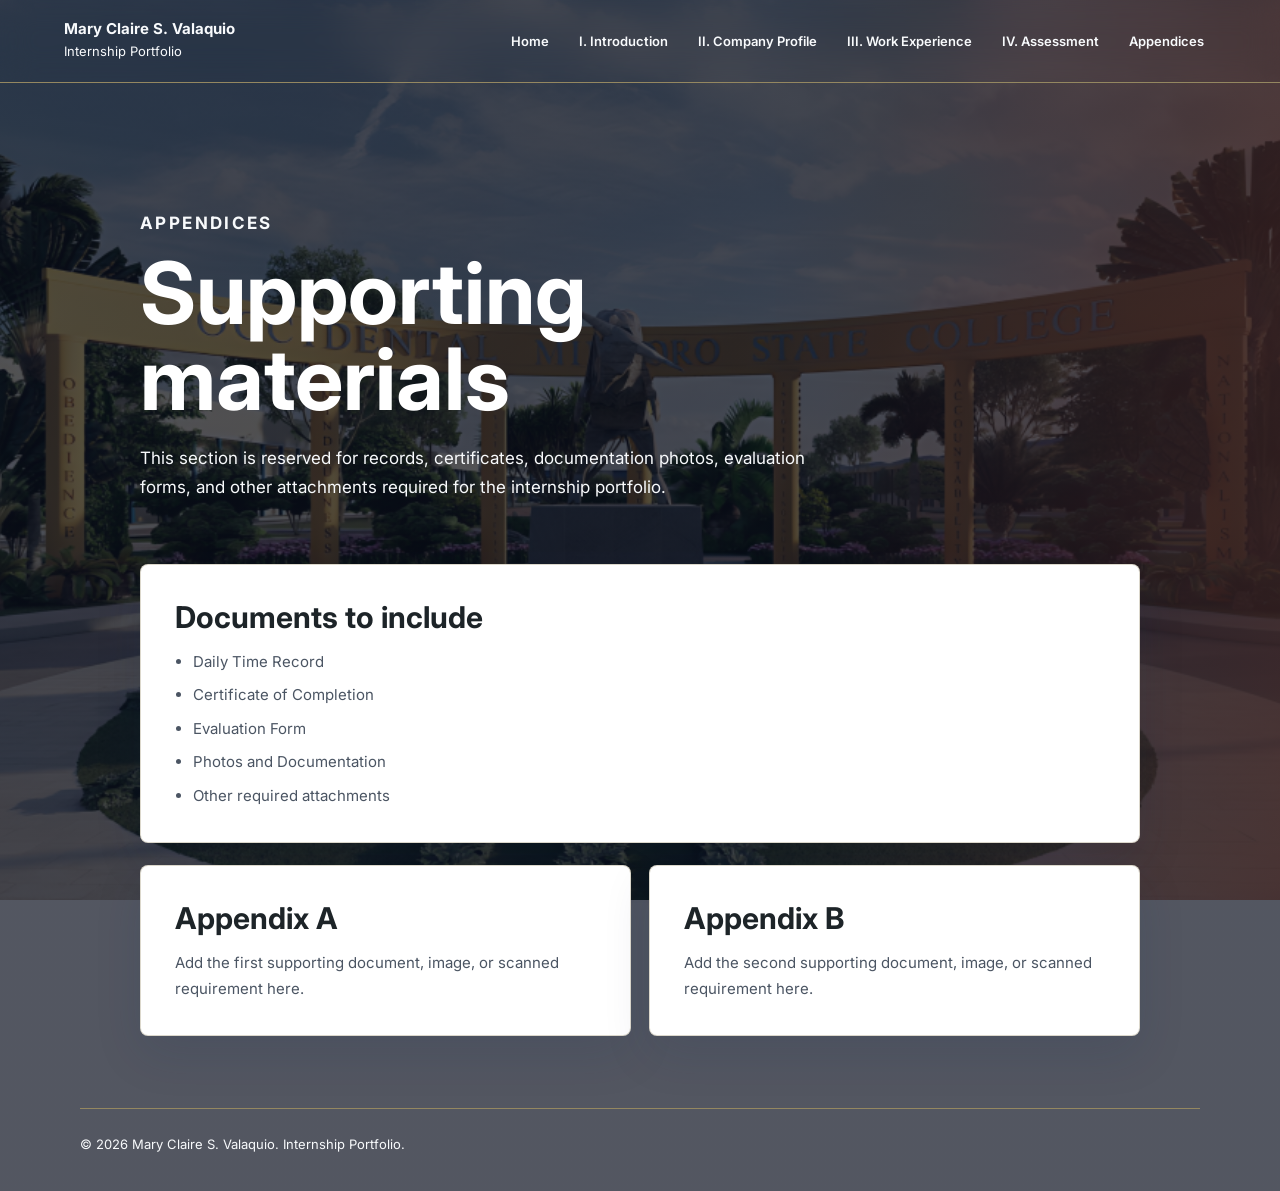
==== appendices.html @ f2e05a5e "first commit" ====
<!DOCTYPE html>
<html lang="en">
<head>
  <meta charset="UTF-8">
  <meta name="viewport" content="width=device-width, initial-scale=1.0">
  <title>Appendices | Mary Claire S. Valaquio</title>
  <link rel="stylesheet" href="assets/style.css">
  <link rel="preconnect" href="https://fonts.googleapis.com">
  <link rel="preconnect" href="https://fonts.gstatic.com" crossorigin>
  <link href="https://fonts.googleapis.com/css2?family=Inter:wght@400;600;700&display=swap" rel="stylesheet">
</head>
<body>

<div class="page-layout">
<div id="sidenav-container"></div>

  <main class="main-content">
    <header class="page-header">
      <p class="eyebrow">Appendices</p>
      <h1>Supporting materials</h1>
      <p>
        This section is reserved for records, certificates, documentation photos,
        evaluation forms, and other attachments required for the internship portfolio.
      </p>
    </header>

    <section class="content-section">
      <article class="card">
        <h2>Documents to include</h2>
        <ul>
          <li>Daily Time Record</li>
          <li>Certificate of Completion</li>
          <li>Evaluation Form</li>
          <li>Photos and Documentation</li>
          <li>Other required attachments</li>
        </ul>
      </article>

      <div class="content-grid">
        <article class="card">
          <h2>Appendix A</h2>
          <p>Add the first supporting document, image, or scanned requirement here.</p>
        </article>

        <article class="card">
          <h2>Appendix B</h2>
          <p>Add the second supporting document, image, or scanned requirement here.</p>
        </article>
      </div>
    </section>

    <footer class="footer">© 2026 Mary Claire S. Valaquio. Internship Portfolio.</footer>
  </main>
</div>

<script>
fetch("sidenav.html")
  .then(res => res.text())
  .then(data => {
    document.getElementById("sidenav-container").innerHTML = data;
  });
</script>
</body>
</html>
---- assets/style.css ----
* {
  box-sizing: border-box;
  margin: 0;
  padding: 0;
}

:root {
  --bg: #f7f6f2;
  --surface: #ffffff;
  --ink: #1d2428;
  --body-text: #4b5563;
  --muted: #f8fafc;
  --subtle: #eef3f8;
  --line: #948760;
  --accent: #ffffff;
  --soft: #476b92;
  --navy: #0f2c55;
  --cyan: #3fc1d9;
  --gold: #b49b5e;
}

html {
  scroll-behavior: smooth;
}

body {
  min-height: 100vh;
  background:
    linear-gradient(rgba(10, 15, 30, 0.7), rgba(10, 15, 30, 0.7)),
    url("background.png") center/cover no-repeat fixed;
  color: #fff;
  font-family: "Inter", "Poppins", Arial, sans-serif;
  line-height: 1.7;
  min-height: 100vh;
    overflow-x: hidden;
}

img {
  display: block;
  max-width: 100%;
}

a {
  color: inherit;
}

.page-layout {
  min-height: 100vh;
}

.sidenav {
  position: sticky;
  top: 0;
  z-index: 10;
  display: flex;
  align-items: center;
  justify-content: space-between;
  gap: 24px;
  width: 100%;
  padding: 20px clamp(20px, 5vw, 72px);
  border-bottom: 1px solid var(--line);
  backdrop-filter: blur(16px);
}

.sidenav-header h2 {
  color: var(--muted);
  font-size: 15px;
  font-weight: 700;
  letter-spacing: 0;
  line-height: 1.2;
}

.sidenav-header p {
  color: var(--muted);
  font-size: 13px;
  margin-top: 2px;
}

.sidenav-nav {
  display: flex;
  align-items: center;
  flex-wrap: wrap;
  justify-content: flex-end;
  gap: 6px;
}

.sidenav-nav a {
  border-radius: 999px;
  color: var(--muted);
  font-size: 13px;
  font-weight: 600;
  line-height: 1;
  padding: 10px 12px;
  text-decoration: none;
  transition:
    background 0.2s ease,
    color 0.2s ease;
}

.sidenav-nav a:hover,
.sidenav-nav a.active {
  background: var(--soft);
  color: var(--accent);
}

.main-content {
  width: 100%;
}

.hero,
.page-header,
.content-section {
  width: min(1000px, calc(100% - 40px));
  margin: 0 auto;
}

.hero {
  width: 100%;
  min-height: calc(100vh - 92px);
  margin: 0;
  padding: 0 8%;

  display: grid;
  grid-template-columns: 1fr 0.85fr;
  align-items: center;
  justify-content: center;
  gap: 60px;

  position: relative;
  overflow: hidden;
}

.hero-kicker,
.section-label,
.eyebrow {
  color: var(--accent);
  font-size: 12px;
  font-weight: 700;
  letter-spacing: 0.14em;
  text-transform: uppercase;
}

.main-title {
  max-width: 760px;
  margin-top: 10px;
  font-size: clamp(20px, 9vw, 112px);
  font-weight: 700;
  letter-spacing: 0;
  line-height: 0.95;
}

.subtitle {
  max-width: 620px;
  margin-top: 26px;
  color: var(--muted);
  font-size: clamp(14px, 2vw, 21px);
}

.hero-meta {
  display: grid;
  grid-template-columns: repeat(3, minmax(0, 1fr));
  gap: 18px;
  margin-top: 44px;
  padding-top: 28px;
  border-top: 1px solid var(--line);
}

.hero-meta span,
.info-box span {
  display: block;
  color: var(--muted);
  font-size: 12px;
  font-weight: 700;
  text-transform: uppercase;
}

.hero-meta strong,
.info-box strong {
  display: block;
  margin-top: 5px;
  color: var(--muted);
  font-size: 15px;
  font-weight: 700;
}

.hero-content {
  max-width: 620px;
  justify-self: end;
  transform: translateY(15px);
}

.hero-photo {
  position: relative;
  display: flex;
  align-items: flex-end;   
  justify-content: center;

  width: min(360px, 100%);
  height: 460px;
}

/* BLUE BACK SHAPE */
.hero-photo::before {
  content: "";
  position: absolute;
  bottom: 0;
  right: 0;

  width: 100%;
  height: 100%;
  transform: translateX(55%); 
  background: #0f2c55;
  border-radius: 180px 180px 20px 20px;

  z-index: 1;
}

/* LIGHT ACCENT SHAPE */
.hero-photo::after {
  content: "";
  position: absolute;
  left: 0;
  bottom: 0px;
  transform: translateX(140%);  
  width: 90px;
  height: 200px;

  background: #3fc1d9;
  clip-path: polygon(100% 0, 0 100%, 100% 100%);

  z-index: 0;
}

/* IMAGE */
.hero-photo img {
  position: relative;
  z-index: 2;

  width: 180%;                
  height: auto;

  object-fit: contain;

  transform: translateX(55%); 

  filter: drop-shadow(0 20px 25px rgba(0,0,0,0.2));
}

.page-header {
  padding: clamp(58px, 9vw, 104px) 0 34px;
}

.page-header h1 {
  max-width: 780px;
  margin-top: 12px;
  font-size: clamp(42px, 7vw, 86px);
  font-weight: 700;
  letter-spacing: 0;
  line-height: 1;
}

.page-header p {
  max-width: 680px;
  margin-top: 22px;
  color: var(--muted);
  font-size: 17px;
}

.header-line,
.top-bar,
.bottom-shape,
.photo-accent,
.logos,
.top-line,
.mid-line {
  display: none;
}

.content-section {
  display: grid;
  gap: 22px;
  padding: 28px 0 72px;
}

.content-grid {
  display: grid;
  grid-template-columns: repeat(2, minmax(0, 1fr));
  gap: 18px;
}

.card {
  min-height: 100%;
  padding: clamp(24px, 4vw, 34px);
  background: var(--surface);
  border: 1px solid rgba(148, 135, 96, 0.32);
  border-radius: 8px;
  box-shadow: 0 18px 48px rgba(15, 44, 85, 0.12);
}

.card h2 {
  color: var(--ink);
  font-size: clamp(22px, 3vw, 30px);
  font-weight: 700;
  letter-spacing: 0;
  line-height: 1.2;
  margin-bottom: 14px;
}

.card h3 {
  margin-bottom: 10px;
  color: var(--ink);
  font-size: 17px;
}

.card p,
.card li {
  color: var(--body-text);
  font-size: 15px;
}

.card ul {
  display: grid;
  gap: 8px;
  padding-left: 18px;
}

.info-grid {
  display: grid;
  grid-template-columns: repeat(2, minmax(0, 1fr));
  gap: 12px;
  margin-top: 18px;
}

.info-box {
  padding: 18px;
  background: var(--soft);
  border-radius: 8px;
}

.image-card {
  overflow: hidden;
}

.image-card img {
  width: 100%;
  max-height: 440px;
  margin-top: 18px;
  border-radius: 8px;
  border: 1px solid var(--line);
  object-fit: cover;
}

.footer {
  width: min(1120px, calc(100% - 40px));
  margin: 0 auto;
  padding: 24px 0 36px;
  border-top: 1px solid var(--line);
  color: var(--muted);
  font-size: 13px;
}

@media (max-width: 860px) {
  .sidenav {
    align-items: flex-start;
    flex-direction: column;
  }

  .sidenav-nav {
    justify-content: flex-start;
  }

  .hero {
    grid-template-columns: 1fr;
    min-height: auto;
  }

  .hero-photo {
    min-height: 360px;
  }

  .hero-meta,
  .content-grid,
  .info-grid {
    grid-template-columns: 1fr;
  }
}

@media (max-width: 520px) {
  .sidenav {
    padding: 18px 20px;
  }

  .sidenav-nav a {
    padding: 9px 10px;
  }

  .hero,
  .page-header,
  .content-section,
  .footer {
    width: min(100% - 28px, 1120px);
  }
}

.home-extra-section {
  width: min(1100px, calc(100% - 40px));
  margin: 0 auto;
  padding: 70px 0;
  display: grid;
  gap: 22px;
}

.extra-card {
  background: #ffffff;
  border-left: 6px solid #0f2c55;
  padding: 34px 38px;
  box-shadow: 0 14px 35px rgba(15, 44, 85, 0.08);
}

.extra-card h2 {
  color: #0f2c55;
  font-size: 28px;
  font-weight: 900;
  text-transform: uppercase;
  margin-bottom: 16px;
}

.extra-card p {
  color: #475569;
  font-size: 15px;
  line-height: 1.8;
  margin-bottom: 12px;
}

.extra-card .quote {
  color: #0f2c55;
  font-weight: 800;
  font-size: 17px;
}

.tab-page {
  animation: tabFade 0.45s ease-out both;
}

.reveal-on-load {
  animation: slideUp 0.65s ease-out both;
}

.reveal {
  opacity: 0;
  transform: translateY(22px);
  transition:
    opacity 0.62s ease,
    transform 0.62s ease;
}

.reveal.is-visible {
  opacity: 1;
  transform: translateY(0);
}

.tab-content {
  align-items: stretch;
}

.section-card {
  display: grid;
  align-content: start;
  gap: 14px;
}

.section-heading {
  display: flex;
  align-items: flex-start;
  gap: 14px;
  margin-bottom: 4px;
}

.section-heading h2,
.value-card h2 {
  margin-bottom: 0;
}

.section-marker {
  display: inline-grid;
  flex: 0 0 42px;
  width: 42px;
  height: 42px;
  place-items: center;
  border-radius: 8px;
  background: var(--navy);
  color: #ffffff;
  font-size: 15px;
  font-weight: 800;
}

.card .section-label {
  color: var(--gold);
  font-size: 12px;
  font-weight: 800;
  letter-spacing: 0.12em;
  line-height: 1.2;
  margin-bottom: 8px;
  text-transform: uppercase;
}

.objective-list {
  display: grid;
  gap: 12px;
  counter-reset: objectives;
  list-style: none;
  padding-left: 0;
}

.objective-list li {
  position: relative;
  min-height: 46px;
  padding: 12px 14px 12px 56px;
  border: 1px solid #dbe4ee;
  border-radius: 8px;
  background: #fbfdff;
}

.objective-list li::before {
  counter-increment: objectives;
  content: counter(objectives);
  position: absolute;
  top: 12px;
  left: 14px;
  display: grid;
  width: 28px;
  height: 28px;
  place-items: center;
  border-radius: 999px;
  background: var(--soft);
  color: #ffffff;
  font-size: 13px;
  font-weight: 800;
}

.details-table {
  display: grid;
  overflow: hidden;
  border: 1px solid #dbe4ee;
  border-radius: 8px;
}

.details-table div {
  display: grid;
  grid-template-columns: minmax(130px, 0.42fr) 1fr;
  min-height: 52px;
}

.details-table div + div {
  border-top: 1px solid #dbe4ee;
}

.details-table span,
.details-table strong {
  display: flex;
  align-items: center;
  padding: 13px 16px;
  font-size: 14px;
}

.details-table span {
  background: var(--subtle);
  color: var(--navy);
  font-weight: 800;
  text-transform: uppercase;
}

.details-table strong {
  color: var(--ink);
  font-weight: 700;
}

.schedule-grid {
  display: grid;
  grid-template-columns: repeat(2, minmax(0, 1fr));
  gap: 12px;
}

.schedule-block {
  padding: 18px;
  border: 1px solid #dbe4ee;
  border-radius: 8px;
  background: linear-gradient(180deg, #fbfdff, #eef5fb);
}

.schedule-block span {
  display: block;
  color: var(--gold);
  font-size: 12px;
  font-weight: 800;
  letter-spacing: 0.12em;
  text-transform: uppercase;
}

.schedule-block strong {
  display: block;
  margin-top: 8px;
  color: var(--ink);
  font-size: 18px;
}

.schedule-block p {
  margin-top: 4px;
}

.upload-placeholder {
  display: grid;
  min-height: 100%;
  place-items: center;
  align-content: center;
  gap: 10px;
  padding: clamp(26px, 5vw, 44px);
  border: 1.5px dashed rgba(71, 107, 146, 0.55);
  border-radius: 8px;
  background:
    linear-gradient(135deg, rgba(255, 255, 255, 0.96), rgba(238, 245, 251, 0.94)),
    repeating-linear-gradient(
      -45deg,
      rgba(71, 107, 146, 0.08),
      rgba(71, 107, 146, 0.08) 8px,
      transparent 8px,
      transparent 16px
    );
  color: var(--body-text);
  text-align: center;
  box-shadow: inset 0 0 0 1px rgba(255, 255, 255, 0.6);
}

.upload-placeholder.compact {
  min-height: 170px;
  margin-top: 14px;
}

.upload-placeholder strong {
  color: var(--navy);
  font-size: 17px;
}

.upload-placeholder p {
  max-width: 360px;
  color: var(--body-text);
  font-size: 14px;
}

.upload-icon {
  position: relative;
  width: 54px;
  height: 54px;
  border: 2px solid rgba(71, 107, 146, 0.55);
  border-radius: 8px;
}

.upload-icon::before,
.upload-icon::after,
.upload-icon span {
  content: "";
  position: absolute;
  left: 50%;
  background: var(--soft);
  transform: translateX(-50%);
}

.upload-icon::before {
  top: 15px;
  width: 18px;
  height: 2px;
}

.upload-icon::after {
  top: 15px;
  width: 2px;
  height: 18px;
}

.upload-icon span {
  bottom: 12px;
  width: 28px;
  height: 2px;
}

.timeline {
  display: grid;
  gap: 16px;
}

.timeline-item {
  position: relative;
  padding: 0 0 0 28px;
}

.timeline-item::before {
  content: "";
  position: absolute;
  top: 8px;
  left: 0;
  width: 10px;
  height: 10px;
  border: 3px solid #ffffff;
  border-radius: 999px;
  background: var(--cyan);
  box-shadow: 0 0 0 2px rgba(63, 193, 217, 0.45);
}

.timeline-item::after {
  content: "";
  position: absolute;
  top: 26px;
  bottom: -16px;
  left: 7px;
  width: 1px;
  background: #dbe4ee;
}

.timeline-item:last-child::after {
  display: none;
}

.timeline-item span {
  display: block;
  color: var(--navy);
  font-weight: 800;
  margin-bottom: 8px;
}

.timeline-item ul {
  gap: 6px;
}

.value-card {
  display: grid;
  gap: 12px;
}

.prose-columns {
  column-count: 2;
  column-gap: 34px;
}

.prose-columns p {
  break-inside: avoid;
  margin-bottom: 14px;
}

@keyframes tabFade {
  from {
    opacity: 0;
  }
  to {
    opacity: 1;
  }
}

@keyframes slideUp {
  from {
    opacity: 0;
    transform: translateY(18px);
  }
  to {
    opacity: 1;
    transform: translateY(0);
  }
}

@media (prefers-reduced-motion: reduce) {
  html {
    scroll-behavior: auto;
  }

  .tab-page,
  .reveal-on-load,
  .reveal {
    animation: none;
    opacity: 1;
    transform: none;
    transition: none;
  }
}

@media (max-width: 860px) {
  .schedule-grid,
  .details-table div {
    grid-template-columns: 1fr;
  }

  .details-table span {
    padding-bottom: 4px;
  }

  .details-table strong {
    padding-top: 4px;
  }

  .prose-columns {
    column-count: 1;
  }
}

@media (max-width: 520px) {
  .section-heading {
    align-items: center;
  }

  .section-marker {
    flex-basis: 36px;
    width: 36px;
    height: 36px;
  }

  .objective-list li {
    padding-left: 48px;
  }
}
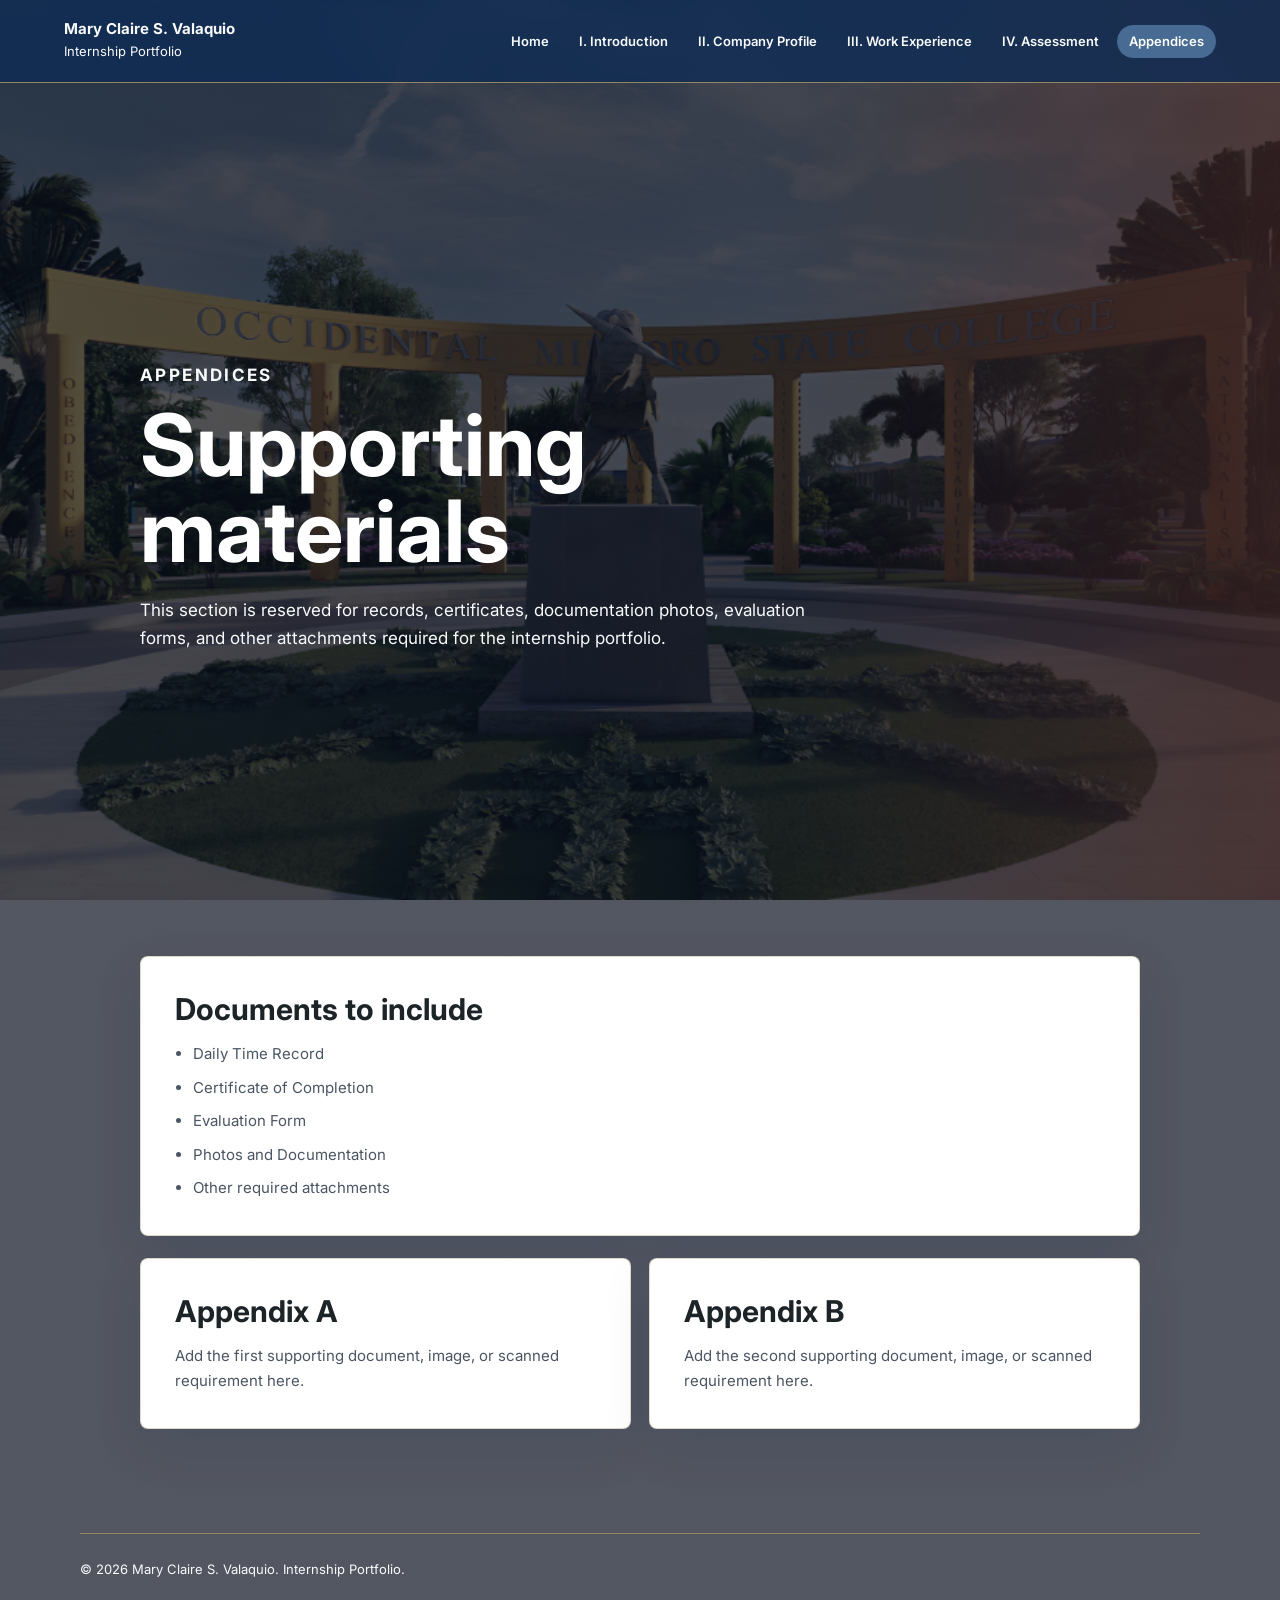
==== commit 54db9e1d: "initial commit" ====
--- a/appendices.html
+++ b/appendices.html
@@ -14,7 +14,7 @@
 <div class="page-layout">
 <div id="sidenav-container"></div>
 
-  <main class="main-content">
+  <main class="main-content tab-page">
     <header class="page-header">
       <p class="eyebrow">Appendices</p>
       <h1>Supporting materials</h1>
@@ -58,6 +58,14 @@
   .then(res => res.text())
   .then(data => {
     document.getElementById("sidenav-container").innerHTML = data;
+    const currentPage = window.location.pathname.split("/").pop() || "index.html";
+
+    document.querySelectorAll(".sidenav-nav a").forEach((link) => {
+      link.classList.toggle("active", link.getAttribute("href") === currentPage);
+      if (link.getAttribute("href") === currentPage) {
+        link.setAttribute("aria-current", "page");
+      }
+    });
   });
 </script>
 </body>
--- a/assets/style.css
+++ b/assets/style.css
@@ -17,10 +17,12 @@
   --navy: #0f2c55;
   --cyan: #3fc1d9;
   --gold: #b49b5e;
+  --nav-offset: 92px;
 }
 
 html {
   scroll-behavior: smooth;
+  scroll-padding-top: var(--nav-offset);
 }
 
 body {
@@ -32,7 +34,7 @@
   font-family: "Inter", "Poppins", Arial, sans-serif;
   line-height: 1.7;
   min-height: 100vh;
-    overflow-x: hidden;
+  overflow-x: hidden;
 }
 
 img {
@@ -46,12 +48,15 @@
 
 .page-layout {
   min-height: 100vh;
+  padding-top: var(--nav-offset);
 }
 
 .sidenav {
-  position: sticky;
+  position: fixed;
   top: 0;
-  z-index: 10;
+  left: 0;
+  right: 0;
+  z-index: 1000;
   display: flex;
   align-items: center;
   justify-content: space-between;
@@ -59,6 +64,7 @@
   width: 100%;
   padding: 20px clamp(20px, 5vw, 72px);
   border-bottom: 1px solid var(--line);
+  background: rgba(15, 44, 85, 0.82);
   backdrop-filter: blur(16px);
 }
 
@@ -186,13 +192,13 @@
 .hero-content {
   max-width: 620px;
   justify-self: end;
-  transform: translateY(15px);
+  transform: translateY(90px);
 }
 
 .hero-photo {
   position: relative;
   display: flex;
-  align-items: flex-end;   
+  align-items: flex-end;
   justify-content: center;
 
   width: min(360px, 100%);
@@ -206,9 +212,9 @@
   bottom: 0;
   right: 0;
 
-  width: 100%;
+  width: 110%;
   height: 100%;
-  transform: translateX(55%); 
+    transform: translateX(70%) translateY(50px);
   background: #0f2c55;
   border-radius: 180px 180px 20px 20px;
 
@@ -221,7 +227,7 @@
   position: absolute;
   left: 0;
   bottom: 0px;
-  transform: translateX(140%);  
+  transform: translateX(180%) ;
   width: 90px;
   height: 200px;
 
@@ -235,15 +241,97 @@
 .hero-photo img {
   position: relative;
   z-index: 2;
-
-  width: 180%;                
+  width: 140%;
   height: auto;
-
   object-fit: contain;
-
-  transform: translateX(55%); 
-
-  filter: drop-shadow(0 20px 25px rgba(0,0,0,0.2));
+ transform: translate(35%, 20px);
+  filter: drop-shadow(0 20px 25px rgba(0, 0, 0, 0.2));
+}
+
+.home-page .hero {
+  min-height: calc(100vh - var(--nav-offset));
+  padding: 40px 32px 20px;
+   display: grid;
+  align-items: center;
+  grid-template-columns: 1.1fr 0.9fr;
+  gap: clamp(30px, 4vw, 42px);
+  justify-content: center;
+  width: min(1200px, 100%);
+  margin: 0 auto;
+
+}
+
+.home-page .hero-content {
+  max-width: 520px;
+  justify-self: start;
+    transform: none;
+
+
+}
+
+.home-page .main-title {
+  font-size: clamp(40px, 6.4vw, 76px);
+  line-height: 1;
+   margin-bottom: 10px;
+}
+
+.home-page .subtitle {
+  max-width: 540px;
+  margin-top: 20px;
+  font-size: clamp(14px, 1.55vw, 18px);
+  margin-top: 10px;
+
+}
+
+.home-page .hero-meta {
+  gap: 12px;
+  margin-top: 30px;
+  padding-top: 20px;
+}
+
+.home-page .hero-photo {
+  width: min(290px, 100%);
+  height: 370px;
+}
+
+.home-page .hero-photo::after {
+  width: 70px;
+  height: 160px;
+}
+
+.home-page .hero-photo img {
+   width: 140%;
+    transform: translateX(70%) translateY(50px);
+}
+
+.home-page .home-extra-section {
+  width: min(1200px, calc(100% - 40px));
+   padding: 40px 0 30px;
+  border-top: 1px solid rgba(248, 250, 252, 0.38);
+}
+
+.home-page .extra-card {
+  position: relative;
+  padding: 26px 30px;
+}
+
+.home-page .extra-card + .extra-card {
+  margin-top: 8px;
+}
+
+.home-page .extra-card + .extra-card::before {
+  content: "";
+  position: absolute;
+  top: -16px;
+  left: 0;
+  width: 100%;
+  height: 1px;
+  background: rgba(248, 250, 252, 0.3);
+}
+
+.home-page .extra-card h2 {
+  font-size: 45px;
+  text-align: center;
 }
 
 .page-header {
@@ -264,6 +352,23 @@
   margin-top: 22px;
   color: var(--muted);
   font-size: 17px;
+}
+
+.company-title-row {
+  display: flex;
+  align-items: center;
+  gap: clamp(18px, 4vw, 42px);
+}
+
+.company-title-row h1 {
+  flex: 1 1 auto;
+}
+
+.company-title-row img {
+  width: clamp(140px, 17vw, 230px);
+  height: clamp(140px, 17vw, 230px);
+  flex: 0 0 auto;
+  object-fit: contain;
 }
 
 .header-line,
@@ -360,6 +465,10 @@
 }
 
 @media (max-width: 860px) {
+  :root {
+    --nav-offset: 142px;
+  }
+
   .sidenav {
     align-items: flex-start;
     flex-direction: column;
@@ -386,6 +495,10 @@
 }
 
 @media (max-width: 520px) {
+  :root {
+    --nav-offset: 176px;
+  }
+
   .sidenav {
     padding: 18px 20px;
   }
@@ -440,6 +553,22 @@
 
 .tab-page {
   animation: tabFade 0.45s ease-out both;
+  min-height: 100vh;
+  scroll-margin-top: var(--nav-offset);
+}
+
+.tab-page .page-header {
+  min-height: calc(100vh - var(--nav-offset));
+  padding-top: clamp(42px, 7vw, 78px);
+  padding-bottom: clamp(42px, 7vw, 78px);
+  display: flex;
+  flex-direction: column;
+  justify-content: center;
+}
+
+.tab-page .content-section {
+  padding-top: 56px;
+  padding-bottom: 104px;
 }
 
 .reveal-on-load {
@@ -618,7 +747,11 @@
   border: 1.5px dashed rgba(71, 107, 146, 0.55);
   border-radius: 8px;
   background:
-    linear-gradient(135deg, rgba(255, 255, 255, 0.96), rgba(238, 245, 251, 0.94)),
+    linear-gradient(
+      135deg,
+      rgba(255, 255, 255, 0.96),
+      rgba(238, 245, 251, 0.94)
+    ),
     repeating-linear-gradient(
       -45deg,
       rgba(71, 107, 146, 0.08),
@@ -736,6 +869,92 @@
   gap: 12px;
 }
 
+.company-media-grid {
+  display: grid;
+  gap: 22px;
+}
+
+.org-chart-card {
+  gap: 18px;
+}
+
+.org-tabs {
+  display: flex;
+  flex-wrap: wrap;
+  gap: 8px;
+  padding: 8px;
+  border: 1px solid #dbe4ee;
+  border-radius: 8px;
+  background: #f8fafc;
+}
+
+.org-tab {
+  border: 1px solid transparent;
+  border-radius: 8px;
+  background: transparent;
+  color: var(--navy);
+  cursor: pointer;
+  font: inherit;
+  font-size: 13px;
+  font-weight: 800;
+  line-height: 1;
+  padding: 11px 13px;
+  transition:
+    background 0.2s ease,
+    border-color 0.2s ease,
+    color 0.2s ease,
+    transform 0.2s ease;
+}
+
+.org-tab:hover {
+  border-color: rgba(71, 107, 146, 0.28);
+  background: #eef3f8;
+  transform: translateY(-1px);
+}
+
+.org-tab.active {
+  border-color: var(--navy);
+  background: var(--navy);
+  color: #ffffff;
+}
+
+.org-chart-viewer {
+  display: grid;
+  gap: 12px;
+}
+
+.org-chart-image-button {
+  display: block;
+  width: 100%;
+  padding: 0;
+  overflow: hidden;
+  border: 1px solid #dbe4ee;
+  border-radius: 8px;
+  background: #ffffff;
+  cursor: zoom-in;
+}
+
+.org-chart-image-button img {
+  width: 100%;
+  max-height: 620px;
+  object-fit: contain;
+  padding: 14px;
+  transition:
+    opacity 0.2s ease,
+    transform 0.2s ease;
+}
+
+.org-chart-image-button:hover img {
+  transform: scale(1.01);
+}
+
+.org-chart-viewer figcaption {
+  color: var(--navy);
+  font-size: 15px;
+  font-weight: 800;
+  text-align: center;
+}
+
 .prose-columns {
   column-count: 2;
   column-gap: 34px;
@@ -782,6 +1001,26 @@
 }
 
 @media (max-width: 860px) {
+  .tab-page .page-header {
+    min-height: auto;
+    padding-top: 48px;
+    padding-bottom: 34px;
+  }
+
+  .tab-page .content-section {
+    padding-top: 28px;
+  }
+
+  .company-title-row {
+    align-items: flex-start;
+    flex-direction: column;
+  }
+
+  .company-title-row img {
+    width: 128px;
+    height: 128px;
+  }
+
   .schedule-grid,
   .details-table div {
     grid-template-columns: 1fr;
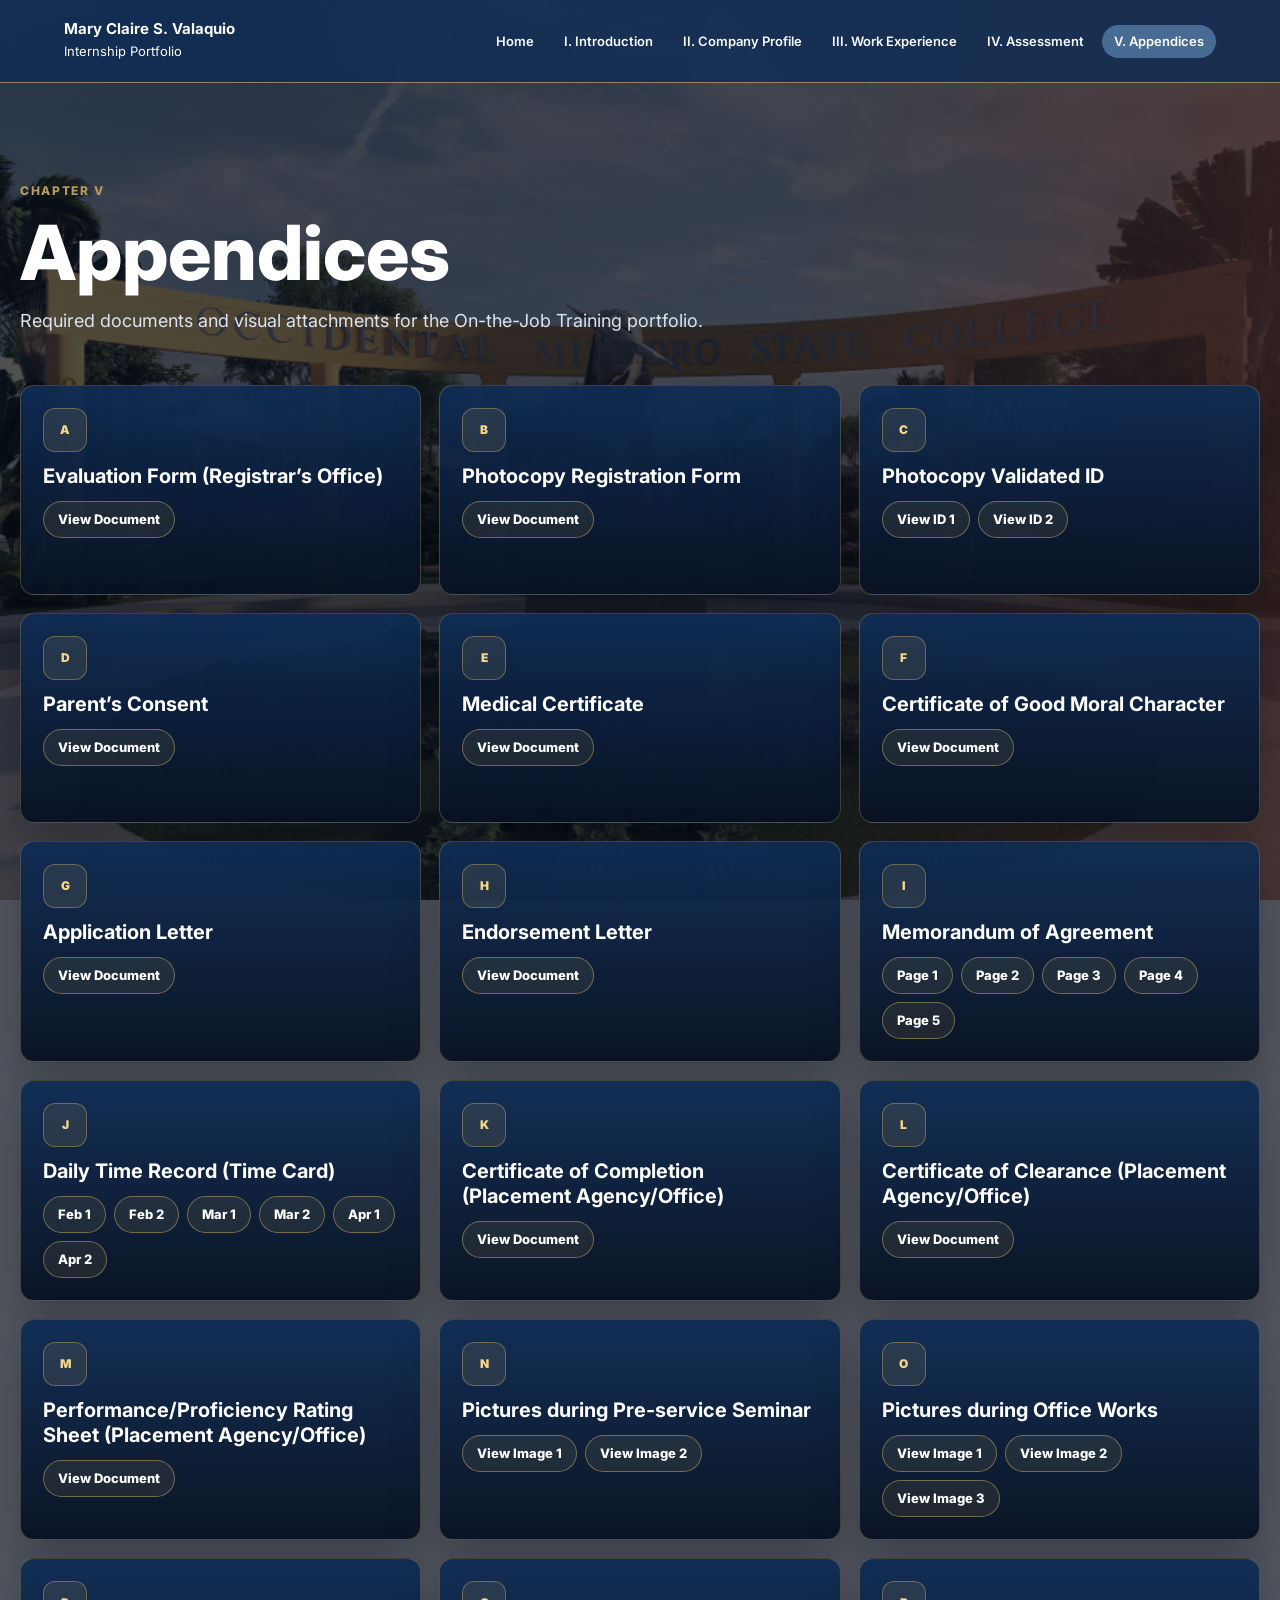
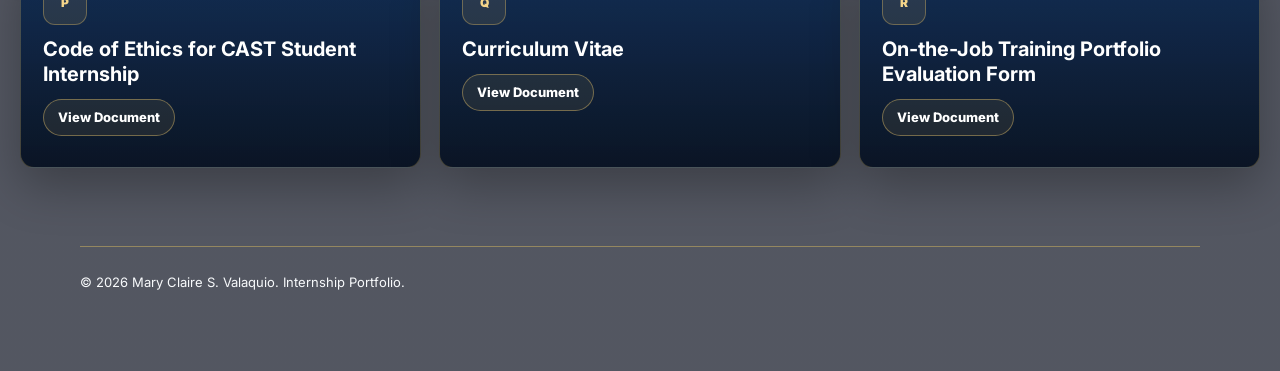
==== commit 9b119484: "initial commit" ====
--- a/appendices.html
+++ b/appendices.html
@@ -1,72 +1,164 @@
-<!DOCTYPE html>
+<!doctype html>
 <html lang="en">
-<head>
-  <meta charset="UTF-8">
-  <meta name="viewport" content="width=device-width, initial-scale=1.0">
-  <title>Appendices | Mary Claire S. Valaquio</title>
-  <link rel="stylesheet" href="assets/style.css">
-  <link rel="preconnect" href="https://fonts.googleapis.com">
-  <link rel="preconnect" href="https://fonts.gstatic.com" crossorigin>
-  <link href="https://fonts.googleapis.com/css2?family=Inter:wght@400;600;700&display=swap" rel="stylesheet">
-</head>
-<body>
+  <head>
+    <meta charset="UTF-8" />
+    <meta name="viewport" content="width=device-width, initial-scale=1.0" />
+    <title>Appendices | Mary Claire S. Valaquio</title>
+    <link rel="stylesheet" href="assets/style.css" />
+    <link rel="preconnect" href="https://fonts.googleapis.com" />
+    <link rel="preconnect" href="https://fonts.gstatic.com" crossorigin />
+    <link
+      href="https://fonts.googleapis.com/css2?family=Inter:wght@400;500;600;700;800&display=swap"
+      rel="stylesheet"
+    />
+  </head>
+  <body>
+    <div class="page-layout">
+      <div id="sidenav-container"></div>
 
-<div class="page-layout">
-<div id="sidenav-container"></div>
+      <main class="main-content portfolio-page">
+        <header class="portfolio-header reveal-on-load">
+          <p class="chapter-kicker">Chapter V</p>
+          <h1>Appendices</h1>
+          <p>
+            Required documents and visual attachments for the On-the-Job
+            Training portfolio.
+          </p>
+        </header>
 
-  <main class="main-content tab-page">
-    <header class="page-header">
-      <p class="eyebrow">Appendices</p>
-      <h1>Supporting materials</h1>
-      <p>
-        This section is reserved for records, certificates, documentation photos,
-        evaluation forms, and other attachments required for the internship portfolio.
-      </p>
-    </header>
+        <section class="portfolio-container">
+          <div class="appendices-grid">
+            <article class="appendix-doc reveal">
+              <span class="doc-icon">A</span>
+              <h3>Evaluation Form (Registrar&rsquo;s Office)</h3>
+              <button class="document-link" type="button" data-preview="assets/APPENDICES/evaluation form.jpg" data-title="Appendix A: Evaluation Form (Registrar&rsquo;s Office)">View Document</button>
+            </article>
+            <article class="appendix-doc reveal">
+              <span class="doc-icon">B</span>
+              <h3>Photocopy Registration Form</h3>
+              <button class="document-link" type="button" data-preview="assets/APPENDICES/registration form.jpg" data-title="Appendix B: Photocopy Registration Form">View Document</button>
+            </article>
+            <article class="appendix-doc reveal">
+              <span class="doc-icon">C</span>
+              <h3>Photocopy Validated ID</h3>
+              <div class="button-row">
+                <button class="document-link" type="button" data-preview="assets/APPENDICES/validated id-1.jpg" data-title="Appendix C: Photocopy Validated ID 1">View ID 1</button>
+                <button class="document-link" type="button" data-preview="assets/APPENDICES/validated id 2.jpg" data-title="Appendix C: Photocopy Validated ID 2">View ID 2</button>
+              </div>
+            </article>
+            <article class="appendix-doc reveal">
+              <span class="doc-icon">D</span>
+              <h3>Parent&rsquo;s Consent</h3>
+              <button class="document-link" type="button" data-preview="assets/APPENDICES/consent form.jpg" data-title="Appendix D: Parent&rsquo;s Consent">View Document</button>
+            </article>
+            <article class="appendix-doc reveal">
+              <span class="doc-icon">E</span>
+              <h3>Medical Certificate</h3>
+              <button class="document-link" type="button" data-preview="assets/APPENDICES/medical.jpg" data-title="Appendix E: Medical Certificate">View Document</button>
+            </article>
+            <article class="appendix-doc reveal">
+              <span class="doc-icon">F</span>
+              <h3>Certificate of Good Moral Character</h3>
+              <button class="document-link" type="button" data-preview="assets/APPENDICES/good moral.jpg" data-title="Appendix F: Certificate of Good Moral Character">View Document</button>
+            </article>
+            <article class="appendix-doc reveal">
+              <span class="doc-icon">G</span>
+              <h3>Application Letter</h3>
+              <button class="document-link" type="button" data-preview="" data-title="Appendix G: Application Letter">View Document</button>
+            </article>
+            <article class="appendix-doc reveal">
+              <span class="doc-icon">H</span>
+              <h3>Endorsement Letter</h3>
+              <button class="document-link" type="button" data-preview="assets/APPENDICES/endorsement letter.jpg" data-title="Appendix H: Endorsement Letter">View Document</button>
+            </article>
+            <article class="appendix-doc reveal">
+              <span class="doc-icon">I</span>
+              <h3>Memorandum of Agreement</h3>
+              <div class="button-row">
+                <button class="document-link" type="button" data-preview="assets/APPENDICES/Moa-1.jpg" data-title="Appendix I: Memorandum of Agreement 1">Page 1</button>
+                <button class="document-link" type="button" data-preview="assets/APPENDICES/Moa-2.jpg" data-title="Appendix I: Memorandum of Agreement 2">Page 2</button>
+                <button class="document-link" type="button" data-preview="assets/APPENDICES/Moa-3.jpg" data-title="Appendix I: Memorandum of Agreement 3">Page 3</button>
+                <button class="document-link" type="button" data-preview="assets/APPENDICES/Moa-4.jpg" data-title="Appendix I: Memorandum of Agreement 4">Page 4</button>
+                <button class="document-link" type="button" data-preview="assets/APPENDICES/Moa-5.jpg" data-title="Appendix I: Memorandum of Agreement 5">Page 5</button>
+              </div>
+            </article>
+            <article class="appendix-doc reveal">
+              <span class="doc-icon">J</span>
+              <h3>Daily Time Record (Time Card)</h3>
+              <div class="button-row">
+                <button class="document-link" type="button" data-preview="assets/DTR/february 1.jpg" data-title="Appendix J: Daily Time Record February 1">Feb 1</button>
+                <button class="document-link" type="button" data-preview="assets/DTR/February 2.jpg" data-title="Appendix J: Daily Time Record February 2">Feb 2</button>
+                <button class="document-link" type="button" data-preview="assets/DTR/March 1.jpg" data-title="Appendix J: Daily Time Record March 1">Mar 1</button>
+                <button class="document-link" type="button" data-preview="assets/DTR/march 2.jpg" data-title="Appendix J: Daily Time Record March 2">Mar 2</button>
+                <button class="document-link" type="button" data-preview="assets/DTR/april 1.jpg" data-title="Appendix J: Daily Time Record April 1">Apr 1</button>
+                <button class="document-link" type="button" data-preview="assets/DTR/april 2.jpg" data-title="Appendix J: Daily Time Record April 2">Apr 2</button>
+              </div>
+            </article>
+            <article class="appendix-doc reveal">
+              <span class="doc-icon">K</span>
+              <h3>Certificate of Completion (Placement Agency/Office)</h3>
+              <button class="document-link" type="button" data-preview="assets/APPENDICES/cert of completion.jpg" data-title="Appendix K: Certificate of Completion (Placement Agency/Office)">View Document</button>
+            </article>
+            <article class="appendix-doc reveal">
+              <span class="doc-icon">L</span>
+              <h3>Certificate of Clearance (Placement Agency/Office)</h3>
+              <button class="document-link" type="button" data-preview="assets/APPENDICES/clearance.jpg" data-title="Appendix L: Certificate of Clearance (Placement Agency/Office)">View Document</button>
+            </article>
+            <article class="appendix-doc reveal">
+              <span class="doc-icon">M</span>
+              <h3>Performance/Proficiency Rating Sheet (Placement Agency/Office)</h3>
+              <button class="document-link" type="button" data-preview="assets/STUDENT INTERNSHIP EVALUATION FORM/2.jpg" data-title="Appendix M: Performance/Proficiency Rating Sheet (Placement Agency/Office)">View Document</button>
+            </article>
+            <article class="appendix-doc reveal">
+              <span class="doc-icon">N</span>
+              <h3>Pictures during Pre-service Seminar</h3>
+              <div class="button-row">
+                <button class="document-link" type="button" data-preview="" data-title="Appendix N: Pictures during Pre-service Seminar 1">View Image 1</button>
+                <button class="document-link" type="button" data-preview="" data-title="Appendix N: Pictures during Pre-service Seminar 2">View Image 2</button>
+              </div>
+            </article>
+            <article class="appendix-doc reveal">
+              <span class="doc-icon">O</span>
+              <h3>Pictures during Office Works</h3>
+              <div class="button-row">
+                <button class="document-link" type="button" data-preview="assets/OFFICE WITH PICTURES/1a1f03ef-22b4-43b3-9bb3-7916137db6ed.jpg" data-title="Appendix O: Pictures during Office Works 1">View Image 1</button>
+                <button class="document-link" type="button" data-preview="assets/OFFICE WITH PICTURES/65a18160-782c-4dee-a772-3aa82f40b379.jpg" data-title="Appendix O: Pictures during Office Works 2">View Image 2</button>
+                <button class="document-link" type="button" data-preview="assets/OFFICE WITH PICTURES/dcd227bc-ae58-457d-931d-b001bfed7318.jpg" data-title="Appendix O: Pictures during Office Works 3">View Image 3</button>
+              </div>
+            </article>
+            <article class="appendix-doc reveal">
+              <span class="doc-icon">P</span>
+              <h3>Code of Ethics for CAST Student Internship</h3>
+              <button class="document-link" type="button" data-preview="" data-title="Appendix P: Code of Ethics for CAST Student Internship">View Document</button>
+            </article>
+            <article class="appendix-doc reveal">
+              <span class="doc-icon">Q</span>
+              <h3>Curriculum Vitae</h3>
+              <button class="document-link" type="button" data-preview="assets/APPENDICES/resume.jpg" data-title="Appendix Q: Curriculum Vitae">View Document</button>
+            </article>
+            <article class="appendix-doc reveal">
+              <span class="doc-icon">R</span>
+              <h3>On-the-Job Training Portfolio Evaluation Form</h3>
+              <button class="document-link" type="button" data-preview="assets/STUDENT INTERNSHIP EVALUATION FORM/3.jpg" data-title="Appendix R: On-the-Job Training Portfolio Evaluation Form">View Document</button>
+            </article>
+          </div>
+        </section>
 
-    <section class="content-section">
-      <article class="card">
-        <h2>Documents to include</h2>
-        <ul>
-          <li>Daily Time Record</li>
-          <li>Certificate of Completion</li>
-          <li>Evaluation Form</li>
-          <li>Photos and Documentation</li>
-          <li>Other required attachments</li>
-        </ul>
-      </article>
+        <footer class="footer">&copy; 2026 Mary Claire S. Valaquio. Internship Portfolio.</footer>
+      </main>
+    </div>
 
-      <div class="content-grid">
-        <article class="card">
-          <h2>Appendix A</h2>
-          <p>Add the first supporting document, image, or scanned requirement here.</p>
-        </article>
+    <div class="preview-modal" id="preview-modal" aria-hidden="true" role="dialog">
+      <button class="preview-close" type="button" aria-label="Close preview">&times;</button>
+      <div class="preview-content">
+        <p id="preview-title"></p>
+        <img id="preview-image" src="" alt="" />
+        <div class="preview-placeholder" id="preview-placeholder" hidden>
+          Preview file placeholder. Replace the filename in this card when your document is ready.
+        </div>
+      </div>
+    </div>
 
-        <article class="card">
-          <h2>Appendix B</h2>
-          <p>Add the second supporting document, image, or scanned requirement here.</p>
-        </article>
-      </div>
-    </section>
-
-    <footer class="footer">© 2026 Mary Claire S. Valaquio. Internship Portfolio.</footer>
-  </main>
-</div>
-
-<script>
-fetch("sidenav.html")
-  .then(res => res.text())
-  .then(data => {
-    document.getElementById("sidenav-container").innerHTML = data;
-    const currentPage = window.location.pathname.split("/").pop() || "index.html";
-
-    document.querySelectorAll(".sidenav-nav a").forEach((link) => {
-      link.classList.toggle("active", link.getAttribute("href") === currentPage);
-      if (link.getAttribute("href") === currentPage) {
-        link.setAttribute("aria-current", "page");
-      }
-    });
-  });
-</script>
-</body>
+    <script src="assets/portfolio-pages.js"></script>
+  </body>
 </html>
--- a/assets/style.css
+++ b/assets/style.css
@@ -1054,3 +1054,897 @@
     padding-left: 48px;
   }
 }
+
+.ojt-tabs-page {
+  min-height: calc(100vh - var(--nav-offset));
+  padding: clamp(28px, 5vw, 58px) 20px 0;
+}
+
+.portfolio-shell {
+  width: min(1280px, 100%);
+  margin: 0 auto;
+  padding: clamp(24px, 4vw, 42px);
+  border: 1px solid rgba(255, 255, 255, 0.22);
+  border-radius: 20px;
+  background:
+    linear-gradient(
+      145deg,
+      rgba(255, 255, 255, 0.2),
+      rgba(255, 255, 255, 0.08)
+    );
+  box-shadow:
+    0 24px 80px rgba(0, 0, 0, 0.28),
+    inset 0 1px 0 rgba(255, 255, 255, 0.26);
+  backdrop-filter: blur(18px);
+}
+
+.portfolio-intro {
+  max-width: 780px;
+  margin: 0 auto;
+  text-align: center;
+}
+
+.portfolio-intro h1 {
+  margin-top: 12px;
+  color: #ffffff;
+  font-size: clamp(34px, 5vw, 64px);
+  font-weight: 800;
+  letter-spacing: 0;
+  line-height: 1.02;
+}
+
+.portfolio-intro p:last-child {
+  max-width: 700px;
+  margin: 18px auto 0;
+  color: rgba(248, 250, 252, 0.88);
+  font-size: clamp(15px, 1.7vw, 18px);
+}
+
+.portfolio-tabs {
+  display: flex;
+  flex-wrap: wrap;
+  justify-content: center;
+  gap: 10px;
+  width: min(760px, 100%);
+  margin: clamp(26px, 4vw, 40px) auto 0;
+  padding: 8px;
+  border: 1px solid rgba(255, 255, 255, 0.18);
+  border-radius: 999px;
+  background: rgba(15, 44, 85, 0.38);
+  box-shadow: inset 0 1px 0 rgba(255, 255, 255, 0.18);
+}
+
+.portfolio-tab {
+  flex: 1 1 190px;
+  min-height: 46px;
+  border: 0;
+  border-radius: 999px;
+  background: transparent;
+  color: rgba(248, 250, 252, 0.82);
+  cursor: pointer;
+  font: inherit;
+  font-size: 14px;
+  font-weight: 800;
+  letter-spacing: 0;
+  padding: 12px 18px;
+  transition:
+    background 0.25s ease,
+    box-shadow 0.25s ease,
+    color 0.25s ease,
+    transform 0.25s ease;
+}
+
+.portfolio-tab:hover {
+  color: #ffffff;
+  transform: translateY(-1px);
+}
+
+.portfolio-tab.active {
+  background: rgba(255, 255, 255, 0.95);
+  color: var(--navy);
+  box-shadow:
+    0 12px 34px rgba(63, 193, 217, 0.28),
+    0 0 0 1px rgba(255, 255, 255, 0.62);
+}
+
+.portfolio-panel {
+  margin-top: clamp(24px, 4vw, 42px);
+  animation: panelIn 0.46s ease both;
+}
+
+.portfolio-panel[hidden] {
+  display: none;
+}
+
+.panel-heading {
+  max-width: 760px;
+  margin: 0 auto clamp(22px, 4vw, 34px);
+  text-align: center;
+}
+
+.panel-heading h2 {
+  margin-top: 6px;
+  color: #ffffff;
+  font-size: clamp(30px, 4.2vw, 52px);
+  font-weight: 800;
+  line-height: 1.05;
+}
+
+.panel-heading p:last-child {
+  margin-top: 12px;
+  color: rgba(248, 250, 252, 0.84);
+  font-size: 16px;
+}
+
+.experience-timeline {
+  display: grid;
+  grid-template-columns: repeat(3, minmax(0, 1fr));
+  gap: 18px;
+}
+
+.experience-card,
+.assessment-card,
+.appendix-card {
+  border: 1px solid rgba(255, 255, 255, 0.2);
+  border-radius: 18px;
+  background: rgba(255, 255, 255, 0.14);
+  box-shadow: 0 18px 48px rgba(0, 0, 0, 0.2);
+  backdrop-filter: blur(14px);
+}
+
+.experience-card {
+  display: grid;
+  grid-template-rows: 220px 1fr;
+  overflow: hidden;
+}
+
+.experience-card > div {
+  display: grid;
+  align-content: start;
+  gap: 10px;
+  padding: 22px;
+}
+
+.experience-image {
+  width: 100%;
+  height: 100%;
+  overflow: hidden;
+  border: 0;
+  background: rgba(15, 44, 85, 0.34);
+  cursor: zoom-in;
+}
+
+.experience-image img {
+  width: 100%;
+  height: 100%;
+  object-fit: cover;
+  transition:
+    transform 0.45s ease,
+    filter 0.45s ease;
+}
+
+.experience-image:hover img {
+  filter: saturate(1.08);
+  transform: scale(1.08);
+}
+
+.date-chip {
+  width: fit-content;
+  border: 1px solid rgba(255, 255, 255, 0.24);
+  border-radius: 999px;
+  background: rgba(63, 193, 217, 0.18);
+  color: #ffffff;
+  font-size: 12px;
+  font-weight: 800;
+  line-height: 1;
+  padding: 8px 10px;
+}
+
+.experience-card h3,
+.assessment-card h3 {
+  color: #ffffff;
+  font-size: 20px;
+  line-height: 1.2;
+}
+
+.experience-card p,
+.assessment-card p {
+  color: rgba(248, 250, 252, 0.82);
+  font-size: 14px;
+  line-height: 1.7;
+}
+
+.assessment-grid {
+  display: grid;
+  grid-template-columns: repeat(2, minmax(0, 1fr));
+  gap: 18px;
+}
+
+.assessment-card {
+  display: grid;
+  gap: 12px;
+  padding: 24px;
+  transition:
+    border-color 0.25s ease,
+    box-shadow 0.25s ease,
+    transform 0.25s ease;
+}
+
+.assessment-card:hover,
+.appendix-card:hover {
+  border-color: rgba(63, 193, 217, 0.58);
+  box-shadow:
+    0 22px 58px rgba(0, 0, 0, 0.24),
+    0 0 32px rgba(63, 193, 217, 0.18);
+  transform: translateY(-3px);
+}
+
+.assessment-card.featured {
+  background: linear-gradient(
+    145deg,
+    rgba(63, 193, 217, 0.24),
+    rgba(255, 255, 255, 0.12)
+  );
+}
+
+.assessment-icon,
+.file-icon {
+  display: inline-grid;
+  width: 46px;
+  height: 46px;
+  place-items: center;
+  border-radius: 14px;
+  background: rgba(255, 255, 255, 0.92);
+  color: var(--navy);
+  font-size: 12px;
+  font-weight: 900;
+  line-height: 1;
+}
+
+.progress-track {
+  height: 8px;
+  overflow: hidden;
+  border-radius: 999px;
+  background: rgba(255, 255, 255, 0.16);
+}
+
+.progress-track span {
+  display: block;
+  height: 100%;
+  border-radius: inherit;
+  background: linear-gradient(90deg, #ffffff, var(--cyan));
+  box-shadow: 0 0 20px rgba(63, 193, 217, 0.45);
+}
+
+.appendix-grid {
+  display: grid;
+  grid-template-columns: repeat(3, minmax(0, 1fr));
+  gap: 14px;
+}
+
+.appendix-card {
+  display: grid;
+  min-height: 178px;
+  align-content: start;
+  gap: 12px;
+  border-radius: 16px;
+  color: inherit;
+  cursor: pointer;
+  font: inherit;
+  padding: 20px;
+  text-align: left;
+  transition:
+    border-color 0.25s ease,
+    box-shadow 0.25s ease,
+    transform 0.25s ease;
+}
+
+.appendix-label {
+  color: var(--cyan);
+  font-size: 12px;
+  font-weight: 900;
+  letter-spacing: 0.12em;
+  text-transform: uppercase;
+}
+
+.appendix-card strong {
+  color: #ffffff;
+  font-size: 15px;
+  line-height: 1.35;
+}
+
+.lightbox {
+  position: fixed;
+  inset: 0;
+  z-index: 2000;
+  display: grid;
+  place-items: center;
+  padding: 24px;
+  background: rgba(3, 8, 20, 0.74);
+  opacity: 0;
+  pointer-events: none;
+  transition: opacity 0.25s ease;
+}
+
+.lightbox.active {
+  opacity: 1;
+  pointer-events: auto;
+}
+
+.modal-open {
+  overflow: hidden;
+}
+
+.lightbox-content {
+  width: min(920px, 100%);
+  max-height: min(86vh, 900px);
+  overflow: auto;
+  border: 1px solid rgba(255, 255, 255, 0.22);
+  border-radius: 20px;
+  background: rgba(255, 255, 255, 0.12);
+  box-shadow: 0 24px 90px rgba(0, 0, 0, 0.42);
+  backdrop-filter: blur(18px);
+  padding: 18px;
+  transform: translateY(12px) scale(0.98);
+  transition: transform 0.25s ease;
+}
+
+.lightbox.active .lightbox-content {
+  transform: translateY(0) scale(1);
+}
+
+.lightbox-content p {
+  color: #ffffff;
+  font-weight: 800;
+  margin-bottom: 14px;
+}
+
+.lightbox-content img {
+  width: 100%;
+  max-height: 72vh;
+  border-radius: 14px;
+  object-fit: contain;
+}
+
+.lightbox-empty {
+  display: grid;
+  min-height: 260px;
+  place-items: center;
+  border: 1px dashed rgba(255, 255, 255, 0.28);
+  border-radius: 14px;
+  color: rgba(248, 250, 252, 0.86);
+  font-weight: 700;
+  text-align: center;
+}
+
+.lightbox-close {
+  position: fixed;
+  top: 20px;
+  right: 20px;
+  display: grid;
+  width: 44px;
+  height: 44px;
+  place-items: center;
+  border: 1px solid rgba(255, 255, 255, 0.22);
+  border-radius: 999px;
+  background: rgba(255, 255, 255, 0.16);
+  color: #ffffff;
+  cursor: pointer;
+  font-size: 28px;
+  line-height: 1;
+  transition:
+    background 0.2s ease,
+    transform 0.2s ease;
+}
+
+.lightbox-close:hover {
+  background: rgba(255, 255, 255, 0.24);
+  transform: rotate(90deg);
+}
+
+@keyframes panelIn {
+  from {
+    opacity: 0;
+    transform: translateY(18px);
+  }
+  to {
+    opacity: 1;
+    transform: translateY(0);
+  }
+}
+
+@media (max-width: 980px) {
+  .experience-timeline,
+  .appendix-grid {
+    grid-template-columns: repeat(2, minmax(0, 1fr));
+  }
+}
+
+@media (max-width: 720px) {
+  .ojt-tabs-page {
+    padding-inline: 14px;
+  }
+
+  .portfolio-shell {
+    padding: 22px 16px;
+    border-radius: 18px;
+  }
+
+  .portfolio-tabs {
+    border-radius: 18px;
+  }
+
+  .experience-timeline,
+  .assessment-grid,
+  .appendix-grid {
+    grid-template-columns: 1fr;
+  }
+
+  .portfolio-tab {
+    flex-basis: 100%;
+  }
+
+  .experience-card {
+    grid-template-rows: 190px 1fr;
+  }
+}
+
+@media (prefers-reduced-motion: reduce) {
+  .portfolio-panel,
+  .experience-image img,
+  .portfolio-tab,
+  .assessment-card,
+  .appendix-card,
+  .lightbox,
+  .lightbox-content,
+  .lightbox-close {
+    animation: none;
+    transition: none;
+  }
+}
+
+.portfolio-page {
+  color: #e5e7eb;
+  padding-bottom: 42px;
+}
+
+.portfolio-header,
+.portfolio-container {
+  width: min(1280px, calc(100% - 40px));
+  margin: 0 auto;
+}
+
+.portfolio-header {
+  display: grid;
+  gap: 16px;
+  padding: clamp(54px, 8vw, 92px) 0 clamp(28px, 5vw, 48px);
+}
+
+.chapter-kicker {
+  color: var(--gold);
+  font-size: 12px;
+  font-weight: 800;
+  letter-spacing: 0.14em;
+  line-height: 1.2;
+  text-transform: uppercase;
+}
+
+.portfolio-header h1 {
+  max-width: 920px;
+  color: #ffffff;
+  font-size: clamp(42px, 6vw, 76px);
+  font-weight: 800;
+  letter-spacing: 0;
+  line-height: 1;
+}
+
+.portfolio-header p:last-child {
+  max-width: 720px;
+  color: #dbe4ee;
+  font-size: clamp(15px, 1.7vw, 18px);
+}
+
+.portfolio-container {
+  display: grid;
+  gap: 24px;
+  padding-bottom: 78px;
+}
+
+.section-title-row {
+  display: flex;
+  align-items: end;
+  justify-content: space-between;
+  gap: 20px;
+  padding: 0 0 4px;
+}
+
+.section-title-row h2 {
+  max-width: 780px;
+  margin-top: 8px;
+  color: #ffffff;
+  font-size: clamp(26px, 3.5vw, 42px);
+  line-height: 1.1;
+}
+
+.weekly-grid,
+.document-grid,
+.summary-grid,
+.appendices-grid {
+  display: grid;
+  gap: 18px;
+}
+
+.weekly-grid {
+  grid-template-columns: repeat(3, minmax(0, 1fr));
+}
+
+.document-grid,
+.summary-grid {
+  grid-template-columns: repeat(3, minmax(0, 1fr));
+}
+
+.appendices-grid {
+  grid-template-columns: repeat(3, minmax(0, 1fr));
+}
+
+.work-card,
+.document-card,
+.detail-card,
+.summary-card,
+.appendix-doc,
+.assessment-feature {
+  border: 1px solid rgba(180, 155, 94, 0.34);
+  border-radius: 14px;
+  background:
+    linear-gradient(180deg, rgba(15, 44, 85, 0.94), rgba(8, 18, 34, 0.96));
+  box-shadow: 0 18px 48px rgba(0, 0, 0, 0.28);
+}
+
+.work-card {
+  overflow: hidden;
+}
+
+.work-card-body,
+.document-card,
+.detail-card,
+.summary-card,
+.appendix-doc {
+  display: grid;
+  align-content: start;
+  gap: 12px;
+  padding: 22px;
+}
+
+.preview-frame {
+  position: relative;
+  display: grid;
+  width: 100%;
+  aspect-ratio: 16 / 10;
+  place-items: center;
+  overflow: hidden;
+  border: 0;
+  border-bottom: 1px solid rgba(180, 155, 94, 0.28);
+  background:
+    linear-gradient(135deg, rgba(71, 107, 146, 0.35), rgba(15, 44, 85, 0.72));
+  color: #e5e7eb;
+  cursor: zoom-in;
+}
+
+.preview-frame.tall {
+  aspect-ratio: 4 / 5;
+  border: 1px solid rgba(180, 155, 94, 0.28);
+  border-radius: 12px;
+}
+
+.preview-frame::after {
+  content: "Preview placeholder";
+  position: absolute;
+  color: rgba(229, 231, 235, 0.72);
+  font-size: 13px;
+  font-weight: 700;
+  opacity: 0;
+}
+
+.preview-frame.is-empty::after {
+  opacity: 1;
+}
+
+.preview-frame img {
+  width: 100%;
+  height: 100%;
+  object-fit: cover;
+  transition:
+    filter 0.35s ease,
+    transform 0.35s ease;
+}
+
+.preview-frame.tall img {
+  object-fit: contain;
+  padding: 12px;
+}
+
+.preview-frame:hover img {
+  filter: saturate(1.08) contrast(1.03);
+  transform: scale(1.055);
+}
+
+.period-pill {
+  width: fit-content;
+  border: 1px solid rgba(180, 155, 94, 0.58);
+  border-radius: 999px;
+  background: rgba(180, 155, 94, 0.12);
+  color: #f5d58a;
+  font-size: 12px;
+  font-weight: 800;
+  line-height: 1;
+  padding: 8px 10px;
+}
+
+.work-card h3,
+.document-card h3,
+.detail-card h3,
+.appendix-doc h3,
+.assessment-feature h2 {
+  color: #ffffff;
+  font-size: 20px;
+  line-height: 1.25;
+}
+
+.period-text,
+.document-card p,
+.detail-card p,
+.summary-card p,
+.assessment-feature p {
+  color: #cbd5e1;
+  font-size: 14px;
+  line-height: 1.7;
+}
+
+.report-list,
+.details-list {
+  display: grid;
+  gap: 10px;
+}
+
+.report-list div,
+.details-list div {
+  display: grid;
+  gap: 2px;
+}
+
+.report-list dt,
+.details-list dt {
+  color: #f5d58a;
+  font-size: 12px;
+  font-weight: 800;
+  letter-spacing: 0.08em;
+  text-transform: uppercase;
+}
+
+.report-list dd,
+.details-list dd {
+  color: #dbe4ee;
+  font-size: 14px;
+}
+
+.doc-icon {
+  display: inline-grid;
+  width: 44px;
+  height: 44px;
+  place-items: center;
+  border: 1px solid rgba(180, 155, 94, 0.5);
+  border-radius: 12px;
+  background: rgba(180, 155, 94, 0.14);
+  color: #f5d58a;
+  font-size: 12px;
+  font-weight: 900;
+}
+
+.document-link {
+  width: fit-content;
+  border: 1px solid rgba(180, 155, 94, 0.58);
+  border-radius: 999px;
+  background: rgba(180, 155, 94, 0.12);
+  color: #ffffff;
+  cursor: pointer;
+  font: inherit;
+  font-size: 13px;
+  font-weight: 800;
+  line-height: 1;
+  padding: 11px 14px;
+  transition:
+    background 0.2s ease,
+    box-shadow 0.2s ease,
+    transform 0.2s ease;
+}
+
+.document-link:hover {
+  background: rgba(180, 155, 94, 0.24);
+  box-shadow: 0 0 22px rgba(180, 155, 94, 0.2);
+  transform: translateY(-1px);
+}
+
+.assessment-layout {
+  display: grid;
+  grid-template-columns: minmax(0, 1.1fr) minmax(320px, 0.9fr);
+  gap: 18px;
+}
+
+.assessment-feature {
+  display: grid;
+  grid-template-columns: minmax(260px, 0.75fr) 1fr;
+  gap: 22px;
+  align-items: center;
+  padding: 22px;
+}
+
+.assessment-feature > div {
+  display: grid;
+  gap: 12px;
+}
+
+.assessment-stack {
+  display: grid;
+  gap: 18px;
+}
+
+.button-row {
+  display: flex;
+  flex-wrap: wrap;
+  gap: 8px;
+}
+
+.summary-card span {
+  color: #f5d58a;
+  font-size: 12px;
+  font-weight: 900;
+  letter-spacing: 0.1em;
+  text-transform: uppercase;
+}
+
+.summary-card strong {
+  color: #ffffff;
+  font-size: clamp(26px, 3vw, 38px);
+  line-height: 1;
+}
+
+.rating-bar {
+  height: 9px;
+  overflow: hidden;
+  border-radius: 999px;
+  background: rgba(229, 231, 235, 0.12);
+}
+
+.rating-bar span {
+  display: block;
+  height: 100%;
+  border-radius: inherit;
+  background: linear-gradient(90deg, #b49b5e, #f5d58a);
+  box-shadow: 0 0 18px rgba(180, 155, 94, 0.36);
+}
+
+.appendix-doc {
+  min-height: 210px;
+  transition:
+    border-color 0.2s ease,
+    box-shadow 0.2s ease,
+    transform 0.2s ease;
+}
+
+.appendix-doc:hover,
+.work-card:hover,
+.document-card:hover,
+.detail-card:hover,
+.summary-card:hover {
+  border-color: rgba(245, 213, 138, 0.72);
+  box-shadow:
+    0 22px 58px rgba(0, 0, 0, 0.32),
+    0 0 26px rgba(180, 155, 94, 0.12);
+  transform: translateY(-2px);
+}
+
+.preview-modal {
+  position: fixed;
+  inset: 0;
+  z-index: 2000;
+  display: grid;
+  place-items: center;
+  padding: 24px;
+  background: rgba(2, 6, 18, 0.82);
+  opacity: 0;
+  pointer-events: none;
+  transition: opacity 0.22s ease;
+}
+
+.preview-modal.active {
+  opacity: 1;
+  pointer-events: auto;
+}
+
+.modal-open {
+  overflow: hidden;
+}
+
+.preview-content {
+  width: min(920px, 100%);
+  max-height: 86vh;
+  overflow: auto;
+  border: 1px solid rgba(180, 155, 94, 0.38);
+  border-radius: 16px;
+  background: #071426;
+  box-shadow: 0 30px 90px rgba(0, 0, 0, 0.5);
+  padding: 18px;
+}
+
+.preview-content p {
+  color: #ffffff;
+  font-weight: 800;
+  margin-bottom: 14px;
+}
+
+.preview-content img {
+  width: 100%;
+  max-height: 72vh;
+  border-radius: 10px;
+  object-fit: contain;
+}
+
+.preview-placeholder {
+  display: grid;
+  min-height: 260px;
+  place-items: center;
+  border: 1px dashed rgba(180, 155, 94, 0.42);
+  border-radius: 12px;
+  color: #dbe4ee;
+  font-weight: 700;
+  padding: 24px;
+  text-align: center;
+}
+
+.preview-close {
+  position: fixed;
+  top: 20px;
+  right: 20px;
+  display: grid;
+  width: 44px;
+  height: 44px;
+  place-items: center;
+  border: 1px solid rgba(180, 155, 94, 0.5);
+  border-radius: 999px;
+  background: #0f2c55;
+  color: #ffffff;
+  cursor: pointer;
+  font-size: 28px;
+  line-height: 1;
+}
+
+@media (max-width: 1060px) {
+  .weekly-grid,
+  .appendices-grid {
+    grid-template-columns: repeat(2, minmax(0, 1fr));
+  }
+
+  .assessment-layout,
+  .assessment-feature {
+    grid-template-columns: 1fr;
+  }
+}
+
+@media (max-width: 760px) {
+  .portfolio-header,
+  .portfolio-container {
+    width: min(100% - 28px, 1280px);
+  }
+
+  .weekly-grid,
+  .document-grid,
+  .summary-grid,
+  .appendices-grid {
+    grid-template-columns: 1fr;
+  }
+
+  .section-title-row {
+    align-items: start;
+    flex-direction: column;
+  }
+}
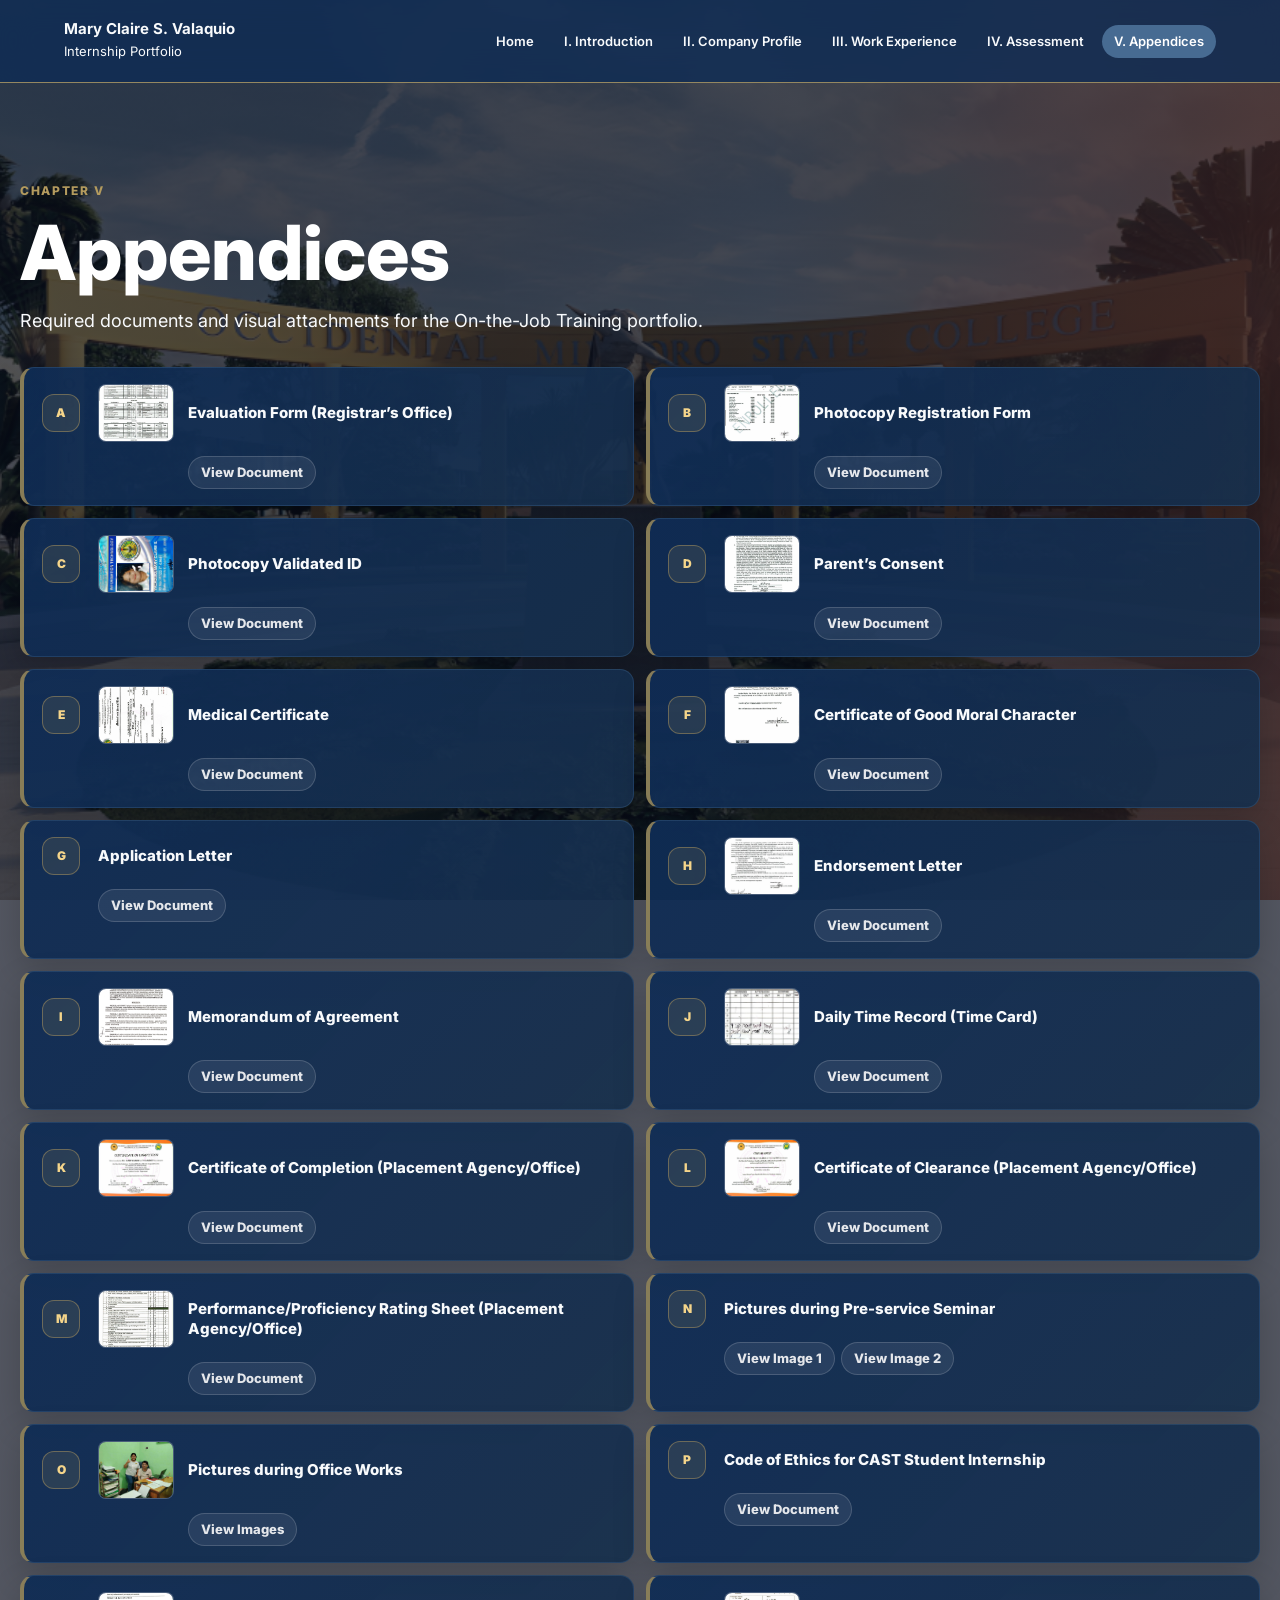
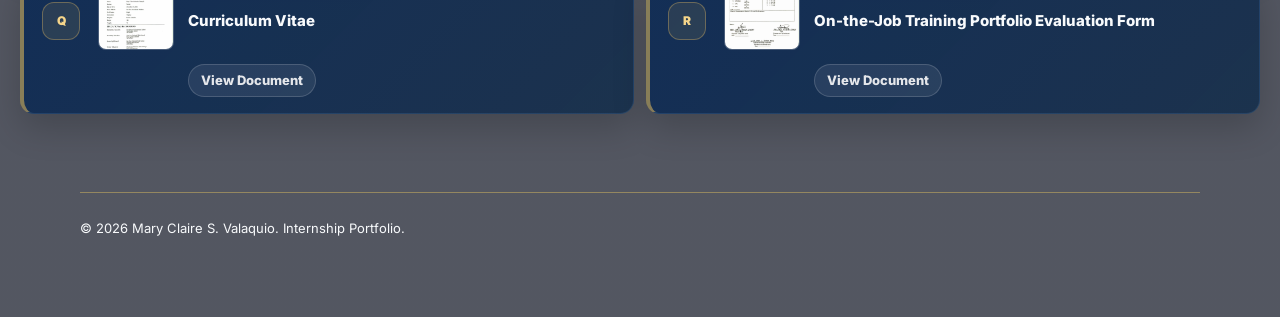
==== commit 07c8b6e5: "initial commit" ====
--- a/appendices.html
+++ b/appendices.html
@@ -16,7 +16,7 @@
     <div class="page-layout">
       <div id="sidenav-container"></div>
 
-      <main class="main-content portfolio-page">
+      <main class="main-content portfolio-page appendices-page">
         <header class="portfolio-header reveal-on-load">
           <p class="chapter-kicker">Chapter V</p>
           <h1>Appendices</h1>
@@ -30,34 +30,37 @@
           <div class="appendices-grid">
             <article class="appendix-doc reveal">
               <span class="doc-icon">A</span>
+              <img class="appendix-thumb" src="assets/APPENDICES/evaluation form.jpg" alt="Evaluation form preview" />
               <h3>Evaluation Form (Registrar&rsquo;s Office)</h3>
               <button class="document-link" type="button" data-preview="assets/APPENDICES/evaluation form.jpg" data-title="Appendix A: Evaluation Form (Registrar&rsquo;s Office)">View Document</button>
             </article>
             <article class="appendix-doc reveal">
               <span class="doc-icon">B</span>
+              <img class="appendix-thumb" src="assets/APPENDICES/registration form.jpg" alt="Registration form preview" />
               <h3>Photocopy Registration Form</h3>
               <button class="document-link" type="button" data-preview="assets/APPENDICES/registration form.jpg" data-title="Appendix B: Photocopy Registration Form">View Document</button>
             </article>
             <article class="appendix-doc reveal">
               <span class="doc-icon">C</span>
+              <img class="appendix-thumb" src="assets/APPENDICES/validated id-1.jpg" alt="Validated ID preview" />
               <h3>Photocopy Validated ID</h3>
-              <div class="button-row">
-                <button class="document-link" type="button" data-preview="assets/APPENDICES/validated id-1.jpg" data-title="Appendix C: Photocopy Validated ID 1">View ID 1</button>
-                <button class="document-link" type="button" data-preview="assets/APPENDICES/validated id 2.jpg" data-title="Appendix C: Photocopy Validated ID 2">View ID 2</button>
-              </div>
+              <button class="document-link" type="button" data-preview="assets/APPENDICES/validated id-1.jpg" data-gallery="assets/APPENDICES/validated id-1.jpg|assets/APPENDICES/validated id 2.jpg" data-title="Appendix C: Photocopy Validated ID">View Document</button>
             </article>
             <article class="appendix-doc reveal">
               <span class="doc-icon">D</span>
+              <img class="appendix-thumb" src="assets/APPENDICES/consent form.jpg" alt="Parent consent preview" />
               <h3>Parent&rsquo;s Consent</h3>
               <button class="document-link" type="button" data-preview="assets/APPENDICES/consent form.jpg" data-title="Appendix D: Parent&rsquo;s Consent">View Document</button>
             </article>
             <article class="appendix-doc reveal">
               <span class="doc-icon">E</span>
+              <img class="appendix-thumb" src="assets/APPENDICES/medical.jpg" alt="Medical certificate preview" />
               <h3>Medical Certificate</h3>
               <button class="document-link" type="button" data-preview="assets/APPENDICES/medical.jpg" data-title="Appendix E: Medical Certificate">View Document</button>
             </article>
             <article class="appendix-doc reveal">
               <span class="doc-icon">F</span>
+              <img class="appendix-thumb" src="assets/APPENDICES/good moral.jpg" alt="Good moral certificate preview" />
               <h3>Certificate of Good Moral Character</h3>
               <button class="document-link" type="button" data-preview="assets/APPENDICES/good moral.jpg" data-title="Appendix F: Certificate of Good Moral Character">View Document</button>
             </article>
@@ -68,44 +71,37 @@
             </article>
             <article class="appendix-doc reveal">
               <span class="doc-icon">H</span>
+              <img class="appendix-thumb" src="assets/APPENDICES/endorsement letter.jpg" alt="Endorsement letter preview" />
               <h3>Endorsement Letter</h3>
               <button class="document-link" type="button" data-preview="assets/APPENDICES/endorsement letter.jpg" data-title="Appendix H: Endorsement Letter">View Document</button>
             </article>
             <article class="appendix-doc reveal">
               <span class="doc-icon">I</span>
+              <img class="appendix-thumb" src="assets/APPENDICES/Moa-1.jpg" alt="Memorandum of agreement preview" />
               <h3>Memorandum of Agreement</h3>
-              <div class="button-row">
-                <button class="document-link" type="button" data-preview="assets/APPENDICES/Moa-1.jpg" data-title="Appendix I: Memorandum of Agreement 1">Page 1</button>
-                <button class="document-link" type="button" data-preview="assets/APPENDICES/Moa-2.jpg" data-title="Appendix I: Memorandum of Agreement 2">Page 2</button>
-                <button class="document-link" type="button" data-preview="assets/APPENDICES/Moa-3.jpg" data-title="Appendix I: Memorandum of Agreement 3">Page 3</button>
-                <button class="document-link" type="button" data-preview="assets/APPENDICES/Moa-4.jpg" data-title="Appendix I: Memorandum of Agreement 4">Page 4</button>
-                <button class="document-link" type="button" data-preview="assets/APPENDICES/Moa-5.jpg" data-title="Appendix I: Memorandum of Agreement 5">Page 5</button>
-              </div>
+              <button class="document-link" type="button" data-preview="assets/APPENDICES/Moa-1.jpg" data-gallery="assets/APPENDICES/Moa-1.jpg|assets/APPENDICES/Moa-2.jpg|assets/APPENDICES/Moa-3.jpg|assets/APPENDICES/Moa-4.jpg|assets/APPENDICES/Moa-5.jpg" data-title="Appendix I: Memorandum of Agreement">View Document</button>
             </article>
             <article class="appendix-doc reveal">
               <span class="doc-icon">J</span>
+              <img class="appendix-thumb" src="assets/DTR/february 1.jpg" alt="Daily time record preview" />
               <h3>Daily Time Record (Time Card)</h3>
-              <div class="button-row">
-                <button class="document-link" type="button" data-preview="assets/DTR/february 1.jpg" data-title="Appendix J: Daily Time Record February 1">Feb 1</button>
-                <button class="document-link" type="button" data-preview="assets/DTR/February 2.jpg" data-title="Appendix J: Daily Time Record February 2">Feb 2</button>
-                <button class="document-link" type="button" data-preview="assets/DTR/March 1.jpg" data-title="Appendix J: Daily Time Record March 1">Mar 1</button>
-                <button class="document-link" type="button" data-preview="assets/DTR/march 2.jpg" data-title="Appendix J: Daily Time Record March 2">Mar 2</button>
-                <button class="document-link" type="button" data-preview="assets/DTR/april 1.jpg" data-title="Appendix J: Daily Time Record April 1">Apr 1</button>
-                <button class="document-link" type="button" data-preview="assets/DTR/april 2.jpg" data-title="Appendix J: Daily Time Record April 2">Apr 2</button>
-              </div>
+              <button class="document-link" type="button" data-preview="assets/DTR/february 1.jpg" data-gallery="assets/DTR/february 1.jpg|assets/DTR/February 2.jpg|assets/DTR/March 1.jpg|assets/DTR/march 2.jpg|assets/DTR/april 1.jpg|assets/DTR/april 2.jpg" data-title="Appendix J: Daily Time Record (Time Card)">View Document</button>
             </article>
             <article class="appendix-doc reveal">
               <span class="doc-icon">K</span>
+              <img class="appendix-thumb" src="assets/APPENDICES/cert of completion.jpg" alt="Certificate of completion preview" />
               <h3>Certificate of Completion (Placement Agency/Office)</h3>
               <button class="document-link" type="button" data-preview="assets/APPENDICES/cert of completion.jpg" data-title="Appendix K: Certificate of Completion (Placement Agency/Office)">View Document</button>
             </article>
             <article class="appendix-doc reveal">
               <span class="doc-icon">L</span>
+              <img class="appendix-thumb" src="assets/APPENDICES/clearance.jpg" alt="Certificate of clearance preview" />
               <h3>Certificate of Clearance (Placement Agency/Office)</h3>
               <button class="document-link" type="button" data-preview="assets/APPENDICES/clearance.jpg" data-title="Appendix L: Certificate of Clearance (Placement Agency/Office)">View Document</button>
             </article>
             <article class="appendix-doc reveal">
               <span class="doc-icon">M</span>
+              <img class="appendix-thumb" src="assets/STUDENT INTERNSHIP EVALUATION FORM/2.jpg" alt="Performance rating sheet preview" />
               <h3>Performance/Proficiency Rating Sheet (Placement Agency/Office)</h3>
               <button class="document-link" type="button" data-preview="assets/STUDENT INTERNSHIP EVALUATION FORM/2.jpg" data-title="Appendix M: Performance/Proficiency Rating Sheet (Placement Agency/Office)">View Document</button>
             </article>
@@ -119,12 +115,9 @@
             </article>
             <article class="appendix-doc reveal">
               <span class="doc-icon">O</span>
+              <img class="appendix-thumb" src="assets/OFFICE WITH PICTURES/1a1f03ef-22b4-43b3-9bb3-7916137db6ed.jpg" alt="Office works preview" />
               <h3>Pictures during Office Works</h3>
-              <div class="button-row">
-                <button class="document-link" type="button" data-preview="assets/OFFICE WITH PICTURES/1a1f03ef-22b4-43b3-9bb3-7916137db6ed.jpg" data-title="Appendix O: Pictures during Office Works 1">View Image 1</button>
-                <button class="document-link" type="button" data-preview="assets/OFFICE WITH PICTURES/65a18160-782c-4dee-a772-3aa82f40b379.jpg" data-title="Appendix O: Pictures during Office Works 2">View Image 2</button>
-                <button class="document-link" type="button" data-preview="assets/OFFICE WITH PICTURES/dcd227bc-ae58-457d-931d-b001bfed7318.jpg" data-title="Appendix O: Pictures during Office Works 3">View Image 3</button>
-              </div>
+              <button class="document-link" type="button" data-preview="assets/OFFICE WITH PICTURES/1a1f03ef-22b4-43b3-9bb3-7916137db6ed.jpg" data-gallery="assets/OFFICE WITH PICTURES/1a1f03ef-22b4-43b3-9bb3-7916137db6ed.jpg|assets/OFFICE WITH PICTURES/65a18160-782c-4dee-a772-3aa82f40b379.jpg|assets/OFFICE WITH PICTURES/dcd227bc-ae58-457d-931d-b001bfed7318.jpg|assets/OFFICE WITH PICTURES/1e9ac284-f6a8-4c3c-ae68-a6087b589eb2.jpg" data-title="Appendix O: Pictures during Office Works">View Images</button>
             </article>
             <article class="appendix-doc reveal">
               <span class="doc-icon">P</span>
@@ -133,11 +126,13 @@
             </article>
             <article class="appendix-doc reveal">
               <span class="doc-icon">Q</span>
+              <img class="appendix-thumb" src="assets/APPENDICES/resume.jpg" alt="Curriculum vitae preview" />
               <h3>Curriculum Vitae</h3>
               <button class="document-link" type="button" data-preview="assets/APPENDICES/resume.jpg" data-title="Appendix Q: Curriculum Vitae">View Document</button>
             </article>
             <article class="appendix-doc reveal">
               <span class="doc-icon">R</span>
+              <img class="appendix-thumb" src="assets/STUDENT INTERNSHIP EVALUATION FORM/3.jpg" alt="OJT portfolio evaluation form preview" />
               <h3>On-the-Job Training Portfolio Evaluation Form</h3>
               <button class="document-link" type="button" data-preview="assets/STUDENT INTERNSHIP EVALUATION FORM/3.jpg" data-title="Appendix R: On-the-Job Training Portfolio Evaluation Form">View Document</button>
             </article>
--- a/assets/style.css
+++ b/assets/style.css
@@ -1772,7 +1772,7 @@
 
 .assessment-feature {
   display: grid;
-  grid-template-columns: minmax(260px, 0.75fr) 1fr;
+  grid-template-columns: minmax(360px, 1.1fr) minmax(260px, 0.9fr);
   gap: 22px;
   align-items: center;
   padding: 22px;
@@ -1786,6 +1786,31 @@
 .assessment-stack {
   display: grid;
   gap: 18px;
+}
+
+.evaluation-gallery {
+  display: grid;
+  grid-template-columns: repeat(3, minmax(0, 1fr));
+  gap: 12px;
+}
+
+.evaluation-gallery .preview-frame.tall {
+  aspect-ratio: 3 / 4;
+}
+
+.preview-frame span {
+  position: absolute;
+  left: 10px;
+  bottom: 10px;
+  z-index: 1;
+  border: 1px solid rgba(180, 155, 94, 0.45);
+  border-radius: 999px;
+  background: rgba(7, 20, 38, 0.82);
+  color: #f5d58a;
+  font-size: 11px;
+  font-weight: 900;
+  line-height: 1;
+  padding: 7px 9px;
 }
 
 .button-row {
@@ -1901,6 +1926,10 @@
   text-align: center;
 }
 
+.preview-placeholder[hidden] {
+  display: none;
+}
+
 .preview-close {
   position: fixed;
   top: 20px;
@@ -1918,6 +1947,579 @@
   line-height: 1;
 }
 
+.preview-controls {
+  display: flex;
+  align-items: center;
+  justify-content: center;
+  gap: 12px;
+  margin-top: 14px;
+}
+
+.preview-controls[hidden] {
+  display: none;
+}
+
+.preview-nav {
+  border: 1px solid rgba(180, 155, 94, 0.5);
+  border-radius: 999px;
+  background: rgba(180, 155, 94, 0.14);
+  color: #ffffff;
+  cursor: pointer;
+  font: inherit;
+  font-size: 13px;
+  font-weight: 800;
+  padding: 10px 14px;
+}
+
+.preview-nav:disabled {
+  cursor: not-allowed;
+  opacity: 0.45;
+}
+
+.preview-count {
+  color: #e5e7eb;
+  font-size: 13px;
+  font-weight: 800;
+  min-width: 54px;
+  text-align: center;
+}
+
+.preview-open-link {
+  display: block;
+  width: fit-content;
+  margin: 12px auto 0;
+  border: 1px solid rgba(180, 155, 94, 0.5);
+  border-radius: 999px;
+  color: #ffffff;
+  font-size: 13px;
+  font-weight: 800;
+  padding: 9px 13px;
+  text-decoration: none;
+}
+
+.preview-open-link[hidden] {
+  display: none;
+}
+
+.assessment-hero {
+  gap: 12px;
+  padding-bottom: 28px;
+}
+
+.assessment-index {
+  display: grid;
+  gap: 8px;
+  border: 1px solid rgba(180, 155, 94, 0.34);
+  border-radius: 14px;
+  background: linear-gradient(180deg, rgba(15, 44, 85, 0.94), rgba(8, 18, 34, 0.96));
+  box-shadow: 0 18px 48px rgba(0, 0, 0, 0.28);
+  padding: 22px;
+}
+
+.assessment-index span {
+  color: #f5d58a;
+  font-size: 12px;
+  font-weight: 900;
+  letter-spacing: 0.1em;
+  text-transform: uppercase;
+}
+
+.assessment-index strong {
+  color: #ffffff;
+  font-size: 20px;
+  line-height: 1.2;
+}
+
+.assessment-index p {
+  color: #cbd5e1;
+  font-size: 14px;
+}
+
+.assessment-document {
+  gap: 18px;
+}
+
+.assessment-paper,
+.assessment-summary {
+  border: 1px solid rgba(180, 155, 94, 0.34);
+  border-radius: 14px;
+  background: linear-gradient(180deg, rgba(15, 44, 85, 0.94), rgba(8, 18, 34, 0.96));
+  box-shadow: 0 18px 48px rgba(0, 0, 0, 0.28);
+}
+
+.assessment-paper {
+  display: grid;
+  gap: 20px;
+  padding: clamp(20px, 3vw, 28px);
+}
+
+.assessment-paper-head {
+  display: grid;
+  gap: 8px;
+  border-bottom: 1px solid rgba(180, 155, 94, 0.22);
+  padding-bottom: 18px;
+}
+
+.assessment-paper-head h2 {
+  color: #ffffff;
+  font-size: clamp(26px, 3.2vw, 42px);
+  line-height: 1.1;
+}
+
+.assessment-paper-head span {
+  color: #cbd5e1;
+  font-size: 14px;
+}
+
+.assessment-meta {
+  display: grid;
+  grid-template-columns: repeat(4, minmax(0, 1fr));
+  gap: 1px;
+  overflow: hidden;
+  border: 1px solid rgba(180, 155, 94, 0.34);
+  border-radius: 14px;
+  background: rgba(180, 155, 94, 0.24);
+  box-shadow: 0 18px 48px rgba(0, 0, 0, 0.2);
+}
+
+.assessment-meta div {
+  display: grid;
+  gap: 5px;
+  min-height: 92px;
+  align-content: center;
+  background: rgba(8, 18, 34, 0.96);
+  padding: 18px;
+}
+
+.assessment-meta dt {
+  color: #f5d58a;
+  font-size: 11px;
+  font-weight: 900;
+  letter-spacing: 0.1em;
+  text-transform: uppercase;
+}
+
+.assessment-meta dd {
+  color: #ffffff;
+  font-size: 14px;
+  font-weight: 700;
+  line-height: 1.35;
+}
+
+.assessment-main-grid {
+  display: grid;
+  grid-template-columns: minmax(250px, 0.34fr) minmax(0, 1fr);
+  gap: 18px;
+  align-items: start;
+}
+
+.assessment-sidebar,
+.assessment-board,
+.review-card {
+  border: 1px solid rgba(180, 155, 94, 0.34);
+  border-radius: 14px;
+  background: linear-gradient(180deg, rgba(15, 44, 85, 0.94), rgba(8, 18, 34, 0.96));
+  box-shadow: 0 18px 48px rgba(0, 0, 0, 0.28);
+}
+
+.assessment-sidebar {
+  position: sticky;
+  top: calc(var(--nav-offset) + 18px);
+  display: grid;
+  gap: 16px;
+  padding: 22px;
+}
+
+.details-list.compact {
+  gap: 14px;
+}
+
+.assessment-board {
+  display: grid;
+  gap: 18px;
+  padding: clamp(18px, 3vw, 28px);
+}
+
+.assessment-title-row {
+  display: grid;
+  gap: 8px;
+  border-bottom: 1px solid rgba(180, 155, 94, 0.22);
+  padding-bottom: 18px;
+}
+
+.assessment-title-row h2 {
+  color: #ffffff;
+  font-size: clamp(26px, 3.2vw, 42px);
+  line-height: 1.1;
+}
+
+.assessment-title-row > p {
+  max-width: 300px;
+  color: #cbd5e1;
+  font-size: 14px;
+  line-height: 1.6;
+}
+
+.evaluation-pages-grid {
+  display: grid;
+  grid-template-columns: repeat(3, minmax(0, 1fr));
+  gap: 18px;
+}
+
+.evaluation-page-card {
+  display: grid;
+}
+
+.evaluation-page-card h3 {
+  color: #ffffff;
+  font-size: 15px;
+  line-height: 1.25;
+}
+
+.evaluation-page-card p {
+  color: #cbd5e1;
+  font-size: 13px;
+  line-height: 1.5;
+}
+
+.document-preview {
+  aspect-ratio: 3 / 4;
+  border: 1px solid rgba(180, 155, 94, 0.28);
+  border-radius: 12px;
+}
+
+.document-preview img {
+  object-fit: contain;
+  padding: 10px;
+}
+
+.assessment-review-grid {
+  display: grid;
+  grid-template-columns: repeat(3, minmax(0, 1fr));
+  gap: 18px;
+}
+
+.assessment-review-grid.compact .review-card {
+  min-height: 110px;
+}
+
+.review-card {
+  display: grid;
+  align-content: start;
+  gap: 10px;
+  padding: 22px;
+}
+
+.review-card h3 {
+  color: #ffffff;
+  font-size: 20px;
+}
+
+.review-card p {
+  color: #cbd5e1;
+  font-size: 14px;
+  line-height: 1.7;
+}
+
+.rating-card strong {
+  color: #ffffff;
+  font-size: clamp(28px, 3vw, 40px);
+  line-height: 1;
+}
+
+.assessment-summary {
+  display: grid;
+  grid-template-columns: minmax(0, 1.35fr) minmax(230px, 0.75fr);
+  gap: 18px;
+  padding: clamp(20px, 3vw, 28px);
+}
+
+.ratings-overview {
+  display: grid;
+  gap: 14px;
+  grid-row: span 3;
+}
+
+.ratings-overview h2 {
+  color: #ffffff;
+  font-size: clamp(24px, 3vw, 36px);
+  line-height: 1.1;
+}
+
+.rating-list {
+  display: grid;
+  grid-template-columns: repeat(2, minmax(0, 1fr));
+  gap: 10px;
+}
+
+.rating-list div,
+.overall-score-card,
+.comments-card,
+.rated-by-card {
+  border: 1px solid rgba(180, 155, 94, 0.24);
+  border-radius: 12px;
+  background: rgba(7, 20, 38, 0.7);
+  padding: 16px;
+}
+
+.rating-list span,
+.overall-score-card span {
+  color: #f5d58a;
+  font-size: 12px;
+  font-weight: 900;
+  letter-spacing: 0.1em;
+  text-transform: uppercase;
+}
+
+.rating-list strong {
+  display: block;
+  margin-top: 6px;
+  color: #ffffff;
+  font-size: 14px;
+  line-height: 1.35;
+}
+
+.overall-score-card {
+  display: grid;
+  gap: 10px;
+}
+
+.overall-score-card strong {
+  color: #ffffff;
+  font-size: clamp(22px, 2.6vw, 34px);
+  line-height: 1.05;
+}
+
+.comments-card h3,
+.rated-by-card h3 {
+  color: #ffffff;
+  font-size: 18px;
+}
+
+.portfolio-page .chapter-kicker {
+  color: var(--gold);
+}
+
+.portfolio-page .portfolio-header h1 {
+  color: #ffffff;
+}
+
+.portfolio-page .portfolio-header p:last-child {
+  color: var(--muted);
+}
+
+.portfolio-page .work-card,
+.portfolio-page .document-card,
+.portfolio-page .detail-card,
+.portfolio-page .summary-card,
+.portfolio-page .appendix-doc,
+.portfolio-page .assessment-feature,
+.portfolio-page .assessment-paper,
+.portfolio-page .assessment-board,
+.portfolio-page .assessment-summary,
+.portfolio-page .review-card {
+  border: 1px solid rgba(148, 135, 96, 0.32);
+  background: #ffffff;
+  box-shadow: 0 18px 48px rgba(15, 44, 85, 0.12);
+}
+
+.portfolio-page .work-card h3,
+.portfolio-page .document-card h3,
+.portfolio-page .detail-card h3,
+.portfolio-page .appendix-doc h3,
+.portfolio-page .assessment-feature h2,
+.portfolio-page .assessment-paper-head h2,
+.portfolio-page .assessment-title-row h2,
+.portfolio-page .ratings-overview h2,
+.portfolio-page .review-card h3,
+.portfolio-page .comments-card h3,
+.portfolio-page .rated-by-card h3,
+.portfolio-page .evaluation-page-card h3 {
+  color: var(--ink);
+}
+
+.portfolio-page .period-text,
+.portfolio-page .document-card p,
+.portfolio-page .detail-card p,
+.portfolio-page .summary-card p,
+.portfolio-page .assessment-feature p,
+.portfolio-page .assessment-paper-head span,
+.portfolio-page .evaluation-page-card p,
+.portfolio-page .review-card p {
+  color: var(--body-text);
+}
+
+.portfolio-page .period-pill,
+.portfolio-page .doc-icon,
+.portfolio-page .document-link {
+  border-color: rgba(148, 135, 96, 0.38);
+  background: var(--subtle);
+  color: var(--navy);
+}
+
+.portfolio-page .document-link:hover {
+  background: var(--soft);
+  box-shadow: 0 14px 32px rgba(15, 44, 85, 0.18);
+  color: #ffffff;
+}
+
+.portfolio-page .preview-frame {
+  border-color: #dbe4ee;
+  background: linear-gradient(180deg, #fbfdff, #eef5fb);
+}
+
+.portfolio-page .preview-frame span {
+  border-color: rgba(148, 135, 96, 0.38);
+  background: var(--navy);
+  color: #ffffff;
+}
+
+.portfolio-page .report-list dt,
+.portfolio-page .details-list dt,
+.portfolio-page .assessment-meta dt,
+.portfolio-page .rating-list span,
+.portfolio-page .overall-score-card span {
+  color: var(--gold);
+}
+
+.portfolio-page .report-list dd,
+.portfolio-page .details-list dd,
+.portfolio-page .assessment-meta dd,
+.portfolio-page .rating-list strong,
+.portfolio-page .overall-score-card strong {
+  color: var(--ink);
+}
+
+.portfolio-page .assessment-meta {
+  border-color: #dbe4ee;
+  background: #dbe4ee;
+}
+
+.portfolio-page .assessment-meta div,
+.portfolio-page .rating-list div,
+.portfolio-page .overall-score-card,
+.portfolio-page .comments-card,
+.portfolio-page .rated-by-card {
+  border-color: #dbe4ee;
+  background: #fbfdff;
+}
+
+.portfolio-page .rating-bar {
+  background: #dbe4ee;
+}
+
+.portfolio-page .rating-bar span {
+  background: linear-gradient(90deg, var(--navy), var(--soft));
+  box-shadow: none;
+}
+
+.portfolio-page .appendix-label {
+  color: var(--gold);
+}
+
+.portfolio-page .appendix-card strong {
+  color: var(--ink);
+}
+
+.portfolio-page .assessment-paper-head,
+.portfolio-page .assessment-title-row {
+  border-bottom-color: #dbe4ee;
+}
+
+.portfolio-page .appendix-doc:hover,
+.portfolio-page .work-card:hover,
+.portfolio-page .document-card:hover,
+.portfolio-page .detail-card:hover,
+.portfolio-page .summary-card:hover {
+  border-color: rgba(71, 107, 146, 0.36);
+  box-shadow: 0 18px 48px rgba(15, 44, 85, 0.16);
+}
+
+.appendices-page .portfolio-header {
+  padding-bottom: 30px;
+}
+
+.appendices-page .appendices-grid {
+  grid-template-columns: repeat(2, minmax(0, 1fr));
+  gap: 12px;
+}
+
+.appendices-page .appendix-doc {
+  grid-template-columns: 42px 76px minmax(0, 1fr);
+  min-height: 0;
+  align-items: center;
+  gap: 14px;
+  border-color: rgba(71, 107, 146, 0.34);
+  border-left: 4px solid rgba(180, 155, 94, 0.72);
+  background:
+    linear-gradient(135deg, rgba(15, 44, 85, 0.94), rgba(23, 47, 76, 0.92));
+  box-shadow: 0 14px 34px rgba(0, 0, 0, 0.18);
+  padding: 16px 18px;
+}
+
+.appendices-page .appendix-doc h3 {
+  color: #f8fafc;
+  font-size: 15px;
+  font-weight: 800;
+  line-height: 1.35;
+}
+
+.appendices-page .appendix-doc .button-row,
+.appendices-page .appendix-doc > .document-link {
+  grid-column: 3;
+}
+
+.appendices-page .appendix-thumb {
+  width: 76px;
+  height: 58px;
+  border: 1px solid rgba(229, 231, 235, 0.18);
+  border-radius: 8px;
+  background: rgba(255, 255, 255, 0.08);
+  object-fit: cover;
+}
+
+.appendices-page .appendix-doc:not(:has(.appendix-thumb)) {
+  grid-template-columns: 42px minmax(0, 1fr);
+}
+
+.appendices-page .appendix-doc:not(:has(.appendix-thumb)) > .document-link,
+.appendices-page .appendix-doc:not(:has(.appendix-thumb)) .button-row {
+  grid-column: 2;
+}
+
+.appendices-page .doc-icon {
+  width: 38px;
+  height: 38px;
+  border-color: rgba(180, 155, 94, 0.48);
+  background: rgba(180, 155, 94, 0.14);
+  color: #f5d58a;
+}
+
+.appendices-page .document-link {
+  border-color: rgba(229, 231, 235, 0.18);
+  background: rgba(255, 255, 255, 0.08);
+  color: #e5e7eb;
+  padding: 9px 12px;
+}
+
+.appendices-page .document-link:hover {
+  border-color: rgba(180, 155, 94, 0.62);
+  background: rgba(180, 155, 94, 0.18);
+  box-shadow: none;
+  color: #ffffff;
+}
+
+.appendices-page .appendix-doc:hover {
+  border-color: rgba(180, 155, 94, 0.56);
+  border-left-color: #f5d58a;
+  box-shadow: 0 18px 44px rgba(0, 0, 0, 0.24);
+  transform: translateY(-1px);
+}
+
+.appendices-page .button-row {
+  gap: 6px;
+}
+
 @media (max-width: 1060px) {
   .weekly-grid,
   .appendices-grid {
@@ -1927,6 +2529,31 @@
   .assessment-layout,
   .assessment-feature {
     grid-template-columns: 1fr;
+  }
+
+  .evaluation-gallery {
+    grid-template-columns: repeat(3, minmax(0, 1fr));
+  }
+
+  .assessment-hero,
+  .assessment-main-grid {
+    grid-template-columns: 1fr;
+  }
+
+  .assessment-sidebar {
+    position: static;
+  }
+
+  .assessment-meta {
+    grid-template-columns: repeat(2, minmax(0, 1fr));
+  }
+
+  .assessment-summary {
+    grid-template-columns: 1fr;
+  }
+
+  .ratings-overview {
+    grid-row: auto;
   }
 }
 
@@ -1947,4 +2574,21 @@
     align-items: start;
     flex-direction: column;
   }
-}
+
+  .evaluation-gallery {
+    grid-template-columns: 1fr;
+  }
+
+  .evaluation-pages-grid,
+  .assessment-review-grid {
+    grid-template-columns: 1fr;
+  }
+
+  .assessment-meta {
+    grid-template-columns: 1fr;
+  }
+
+  .rating-list {
+    grid-template-columns: 1fr;
+  }
+}
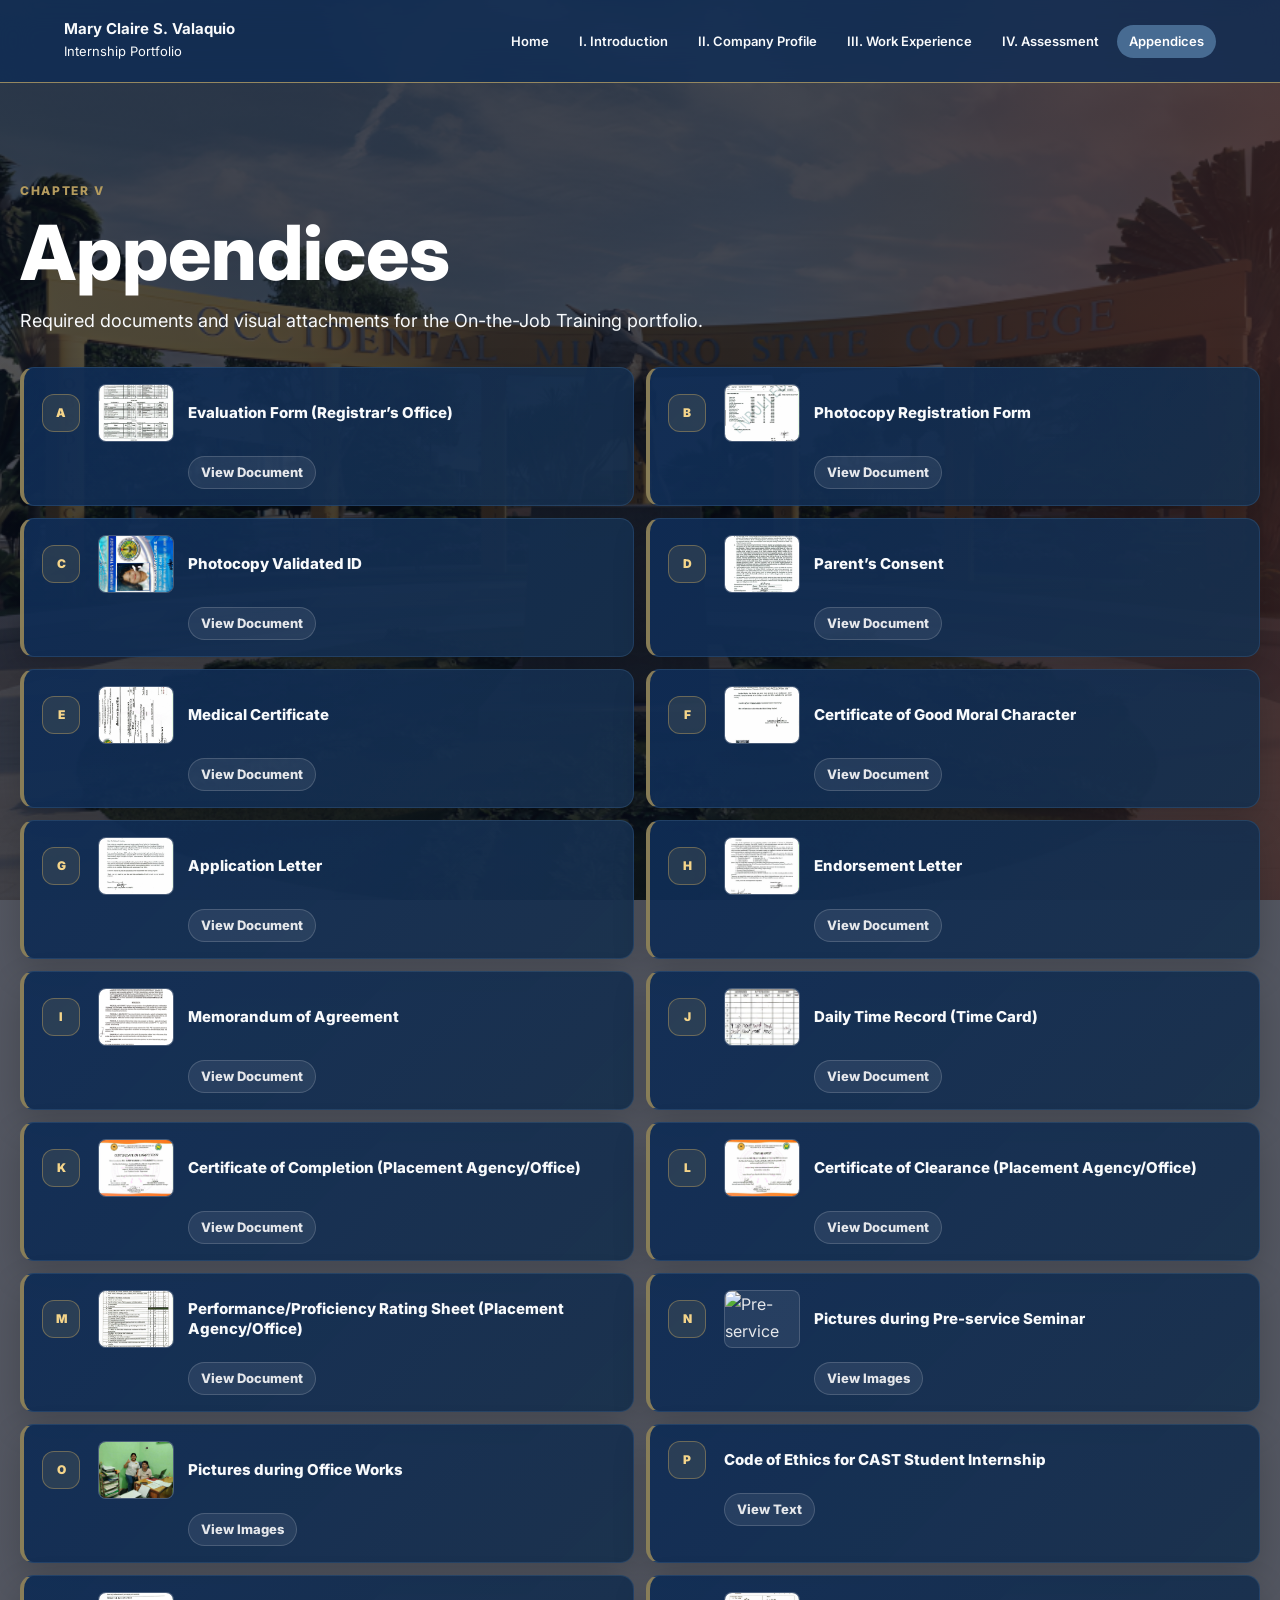
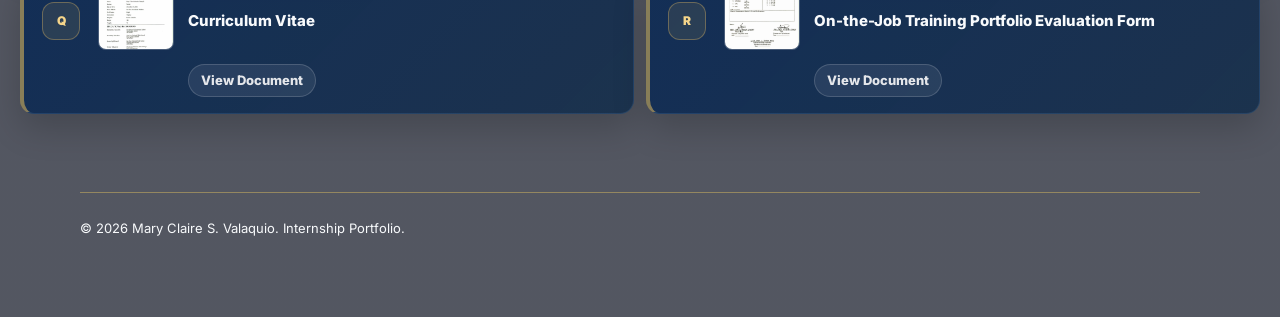
==== commit 1f4246fb: "initial commit" ====
--- a/appendices.html
+++ b/appendices.html
@@ -66,8 +66,9 @@
             </article>
             <article class="appendix-doc reveal">
               <span class="doc-icon">G</span>
+              <img class="appendix-thumb" src="assets/Application letter.png" alt="Application letter preview" />
               <h3>Application Letter</h3>
-              <button class="document-link" type="button" data-preview="" data-title="Appendix G: Application Letter">View Document</button>
+              <button class="document-link" type="button" data-preview="assets/Application letter.png" data-title="Appendix G: Application Letter">View Document</button>
             </article>
             <article class="appendix-doc reveal">
               <span class="doc-icon">H</span>
@@ -107,11 +108,9 @@
             </article>
             <article class="appendix-doc reveal">
               <span class="doc-icon">N</span>
+              <img class="appendix-thumb" src="assets/Seminar.png" alt="Pre-service seminar preview" />
               <h3>Pictures during Pre-service Seminar</h3>
-              <div class="button-row">
-                <button class="document-link" type="button" data-preview="" data-title="Appendix N: Pictures during Pre-service Seminar 1">View Image 1</button>
-                <button class="document-link" type="button" data-preview="" data-title="Appendix N: Pictures during Pre-service Seminar 2">View Image 2</button>
-              </div>
+              <button class="document-link" type="button" data-preview="assets/Seminar.png" data-gallery="assets/Seminar.png|assets/seminar 2.png|assets/seminar 3.png" data-title="Appendix N: Pictures during Pre-service Seminar">View Images</button>
             </article>
             <article class="appendix-doc reveal">
               <span class="doc-icon">O</span>
@@ -122,7 +121,14 @@
             <article class="appendix-doc reveal">
               <span class="doc-icon">P</span>
               <h3>Code of Ethics for CAST Student Internship</h3>
-              <button class="document-link" type="button" data-preview="" data-title="Appendix P: Code of Ethics for CAST Student Internship">View Document</button>
+              <button
+                class="document-link"
+                type="button"
+                data-preview-text-id="appendix-p-code-ethics"
+                data-title="Appendix P: Code of Ethics for CAST Student Internship"
+              >
+                View Text
+              </button>
             </article>
             <article class="appendix-doc reveal">
               <span class="doc-icon">Q</span>
@@ -138,6 +144,42 @@
             </article>
           </div>
         </section>
+
+        <template id="appendix-p-code-ethics">
+APPENDIX P. CODE OF ETHICS FOR CAST STUDENT INTERNSHIP
+
+Preamble:
+I will use my special knowledge for the benefit of the public. I will serve employees
+and clients with integrity, subject to an overriding responsibility to the public interest, and I
+will strive to enhance the competence and prestige of the profession. By these means:
+
+1. I will promote public knowledge understanding and appreciation of information
+technology.
+
+2. I will consider the general welfare and public good in the performance of my work.
+
+3. I will advertise goods or professional services in a clear and truthful manner.
+
+4. I will comply and strictly abide by the intellectual property laws, patent laws and other
+related laws on respect of information technology.
+
+5. I will accept full responsibility for the work undertaken and utilize skills with
+competence and professionalism.
+
+6. I will make truthful statement on my areas of competence as well as the capabilities
+and qualities of my products or services.
+
+7. I will not disclose any confidential information obtained in the course of professional
+duties without the consent of the parties concerned, except when required by law.
+
+8. I will try to attain the highest quality in both the products and services that I offer.
+
+9. I will not knowingly participate in the development of information technology system
+that promotes the commission of proud and other unlawful acts.
+
+10. I will uphold and improve the IT profession standard through continuing professional
+development in order to enhance the IT professionals.
+        </template>
 
         <footer class="footer">&copy; 2026 Mary Claire S. Valaquio. Internship Portfolio.</footer>
       </main>
@@ -148,6 +190,7 @@
       <div class="preview-content">
         <p id="preview-title"></p>
         <img id="preview-image" src="" alt="" />
+        <div class="preview-text" id="preview-text" hidden></div>
         <div class="preview-placeholder" id="preview-placeholder" hidden>
           Preview file placeholder. Replace the filename in this card when your document is ready.
         </div>
--- a/assets/style.css
+++ b/assets/style.css
@@ -2390,6 +2390,45 @@
   color: var(--ink);
 }
 
+.portfolio-page .rating-list p,
+.portfolio-page .comments-card p,
+.portfolio-page .rated-by-card li,
+.portfolio-page .assessment-fix-note {
+  color: var(--body-text);
+  font-size: 14px;
+  line-height: 1.6;
+}
+
+.portfolio-page .rating-list p {
+  margin-top: 6px;
+}
+
+.portfolio-page .comments-card p {
+  margin-top: 10px;
+}
+
+.portfolio-page .rated-by-card ul {
+  display: grid;
+  gap: 8px;
+  margin-top: 10px;
+  list-style: none;
+}
+
+.portfolio-page .rated-by-card li strong {
+  color: var(--ink);
+}
+
+.portfolio-page .assessment-fix-note {
+  margin-top: 14px;
+  border-left: 4px solid var(--gold);
+  padding: 10px 12px;
+  background: var(--subtle);
+}
+
+.portfolio-page .assessment-fix-note strong {
+  color: var(--ink);
+}
+
 .portfolio-page .assessment-meta {
   border-color: #dbe4ee;
   background: #dbe4ee;
@@ -2509,6 +2548,21 @@
   color: #ffffff;
 }
 
+.preview-text {
+  width: min(720px, 86vw);
+  max-height: 68vh;
+  overflow: auto;
+  border: 1px solid rgba(180, 155, 94, 0.32);
+  border-radius: 12px;
+  background: #ffffff;
+  color: var(--body-text);
+  font-size: 15px;
+  line-height: 1.75;
+  padding: 22px;
+  text-align: left;
+  white-space: pre-wrap;
+}
+
 .appendices-page .appendix-doc:hover {
   border-color: rgba(180, 155, 94, 0.56);
   border-left-color: #f5d58a;
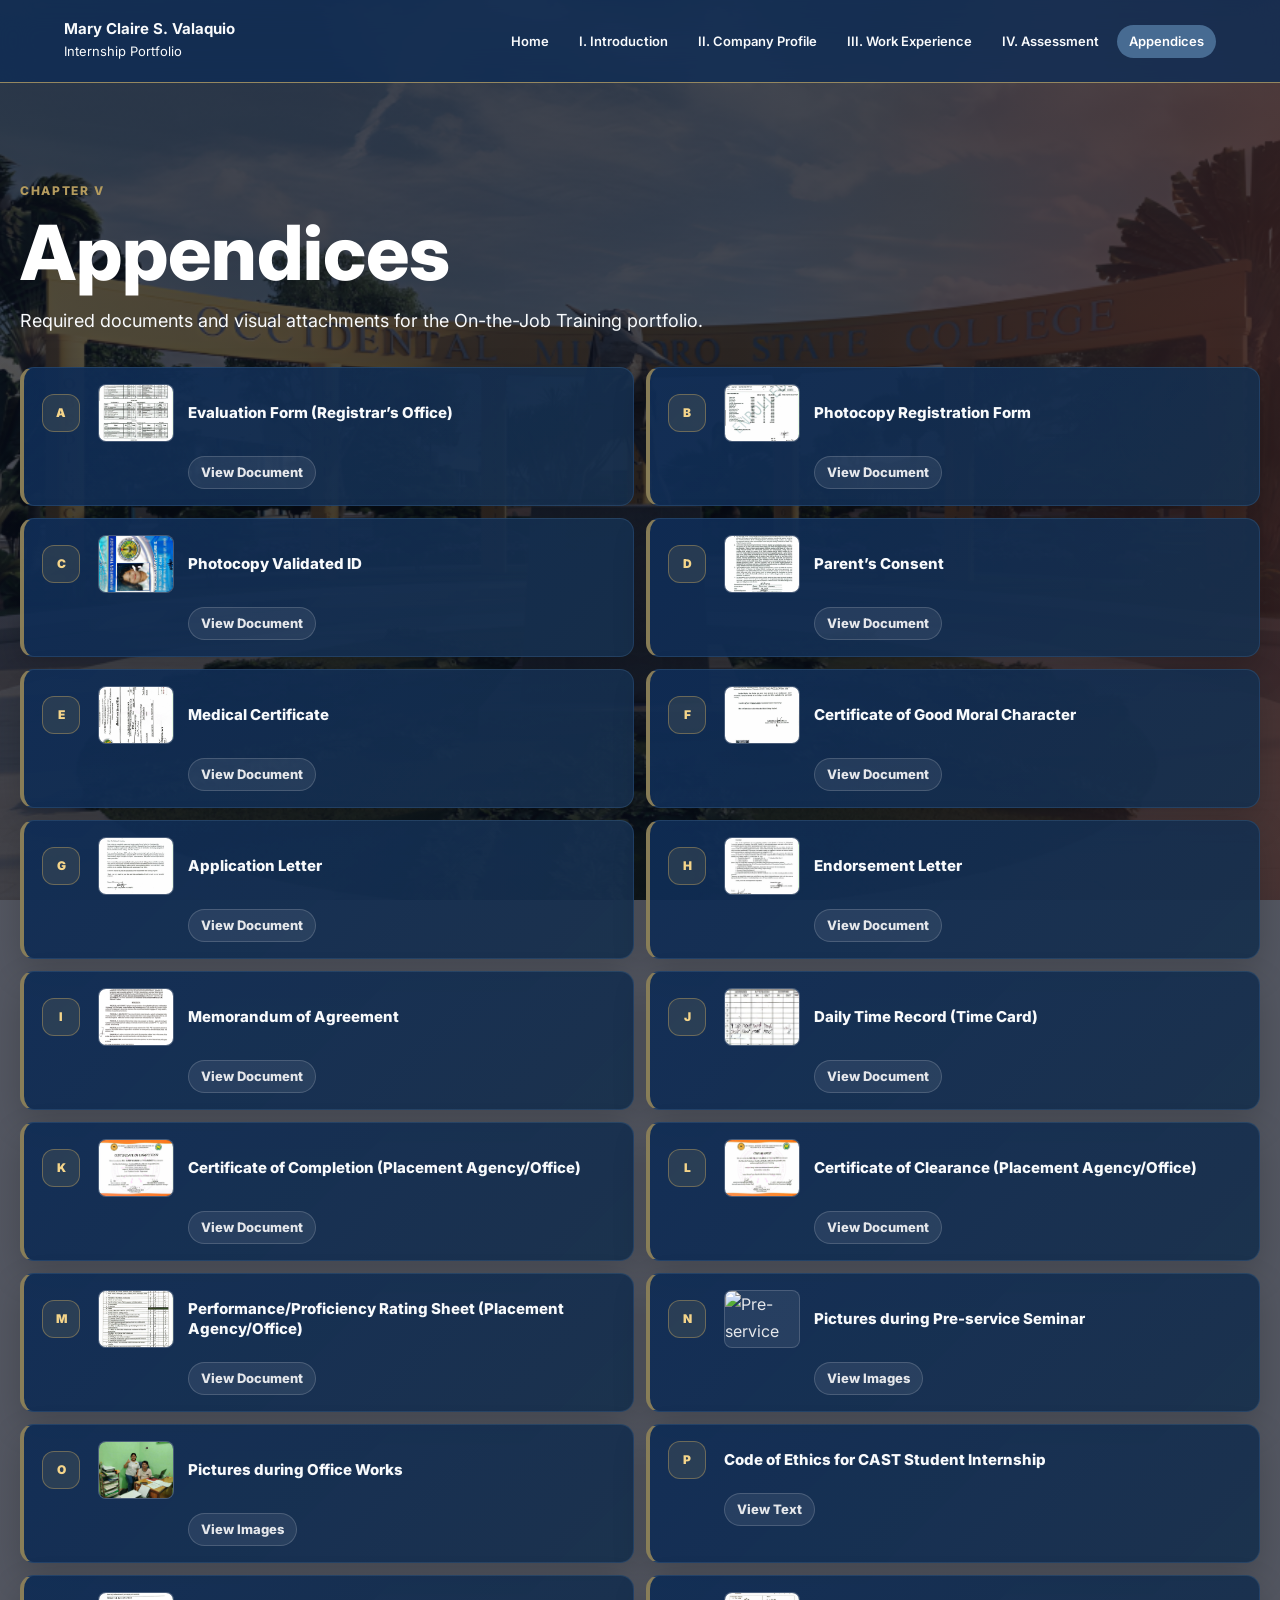
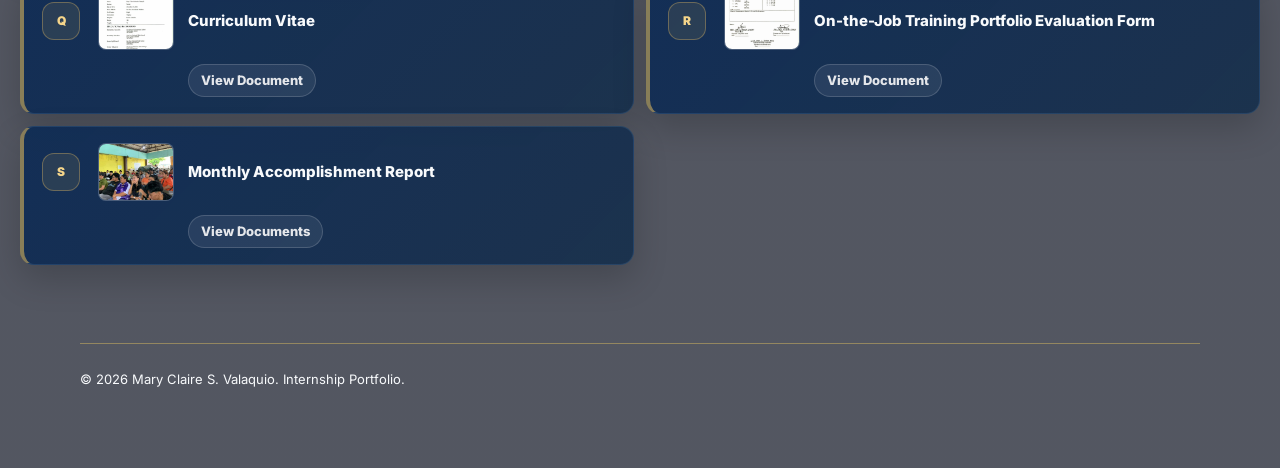
==== commit ee3aae1f: "initial commit" ====
--- a/appendices.html
+++ b/appendices.html
@@ -142,6 +142,12 @@
               <h3>On-the-Job Training Portfolio Evaluation Form</h3>
               <button class="document-link" type="button" data-preview="assets/STUDENT INTERNSHIP EVALUATION FORM/3.jpg" data-title="Appendix R: On-the-Job Training Portfolio Evaluation Form">View Document</button>
             </article>
+            <article class="appendix-doc reveal">
+              <span class="doc-icon">S</span>
+              <img class="appendix-thumb" src="assets/ACCOMPLISHMENT REPORT (FEBRUARY-May)/2 feb2-6.jpg" alt="Monthly accomplishment report preview" />
+              <h3>Monthly Accomplishment Report</h3>
+              <button class="document-link" type="button" data-preview="assets/ACCOMPLISHMENT REPORT (FEBRUARY-May)/2 feb2-6.jpg" data-gallery="assets/ACCOMPLISHMENT REPORT (FEBRUARY-May)/2 feb2-6.jpg|assets/ACCOMPLISHMENT REPORT (FEBRUARY-May)/feb 16-20 (2).jpg|assets/ACCOMPLISHMENT REPORT (FEBRUARY-May)/feb 23-27 (2).jpg|assets/ACCOMPLISHMENT REPORT (FEBRUARY-May)/feb 23-27 (4).jpg|assets/ACCOMPLISHMENT REPORT (FEBRUARY-May)/march 2-6(4).png|assets/ACCOMPLISHMENT REPORT (FEBRUARY-May)/march 9-13(3).png" data-title="Appendix S: Monthly Accomplishment Report">View Documents</button>
+            </article>
           </div>
         </section>
 
--- a/assets/style.css
+++ b/assets/style.css
@@ -181,6 +181,15 @@
 }
 
 .hero-meta strong,
+.hero-meta .meta-value {
+  display: block;
+  margin-top: 5px;
+  color: var(--muted);
+  font-size: 15px;
+  font-weight: 400;
+  text-transform: none;
+}
+
 .info-box strong {
   display: block;
   margin-top: 5px;
